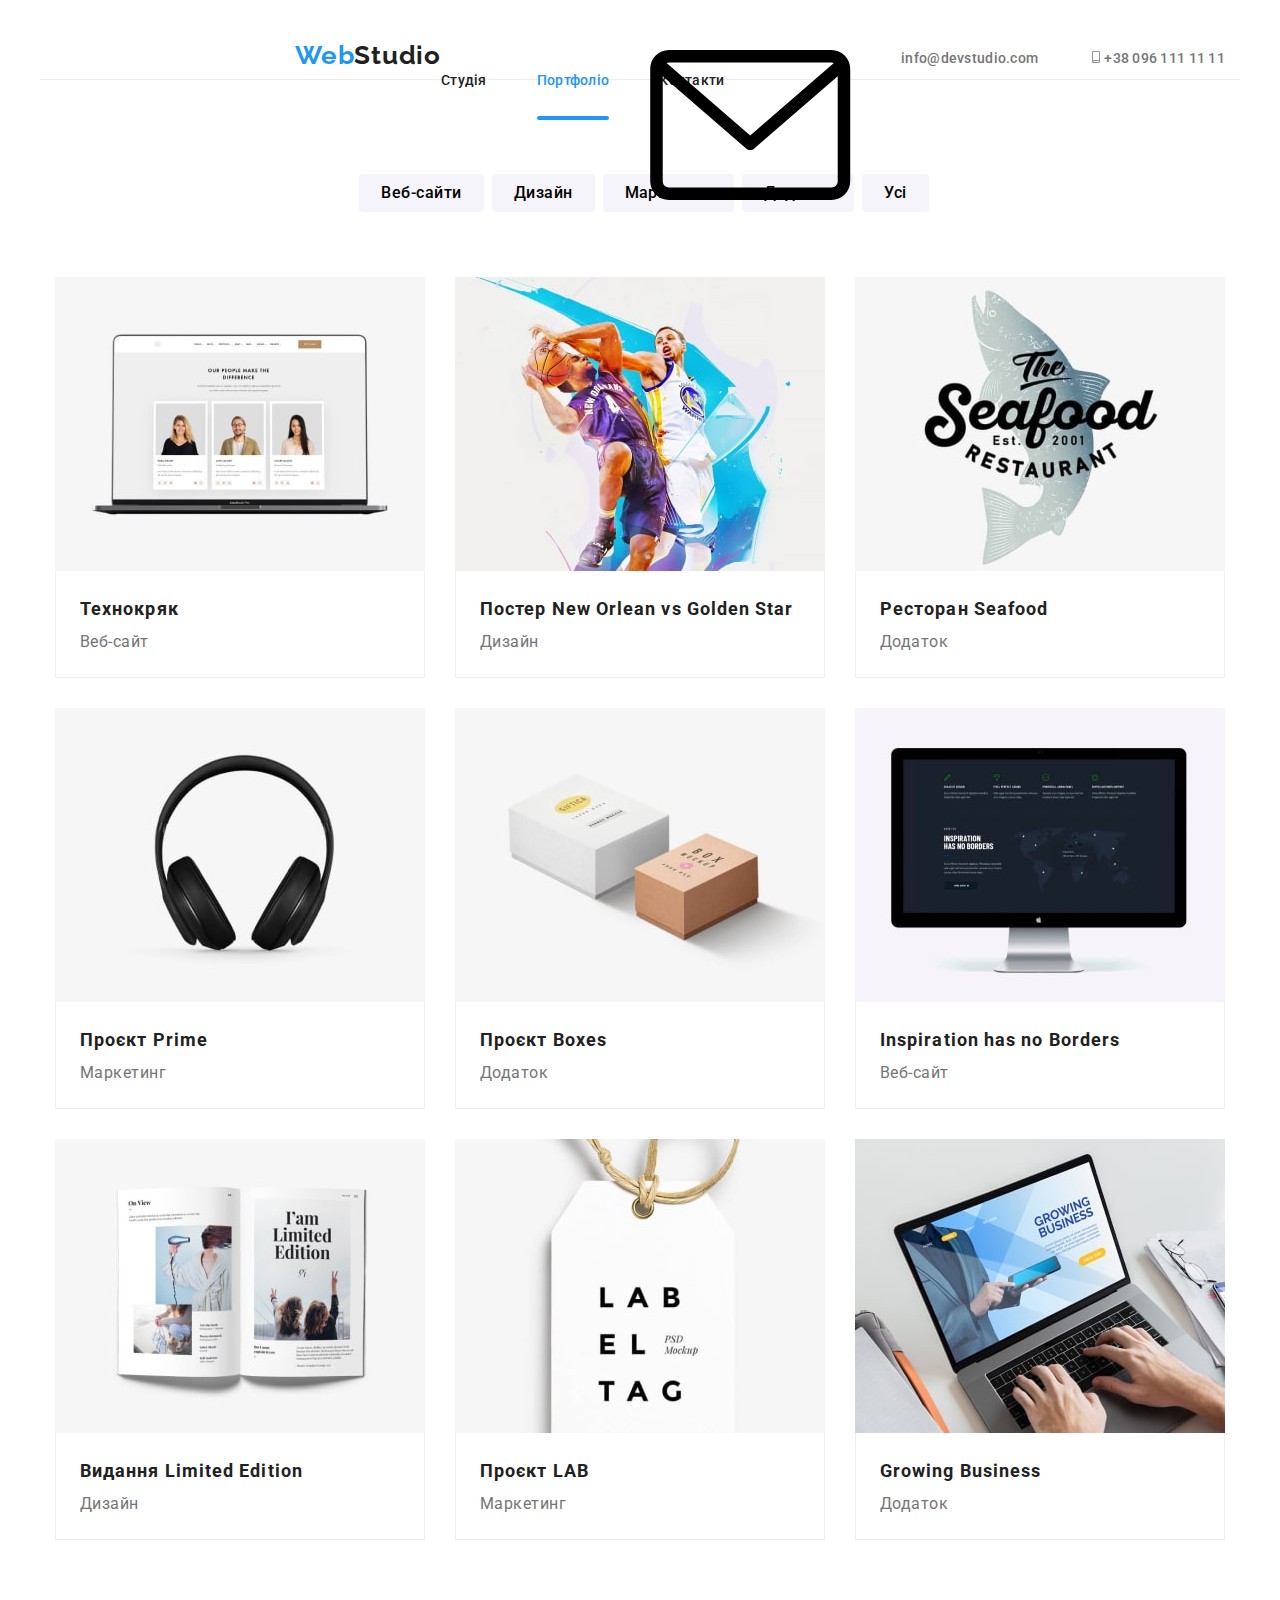
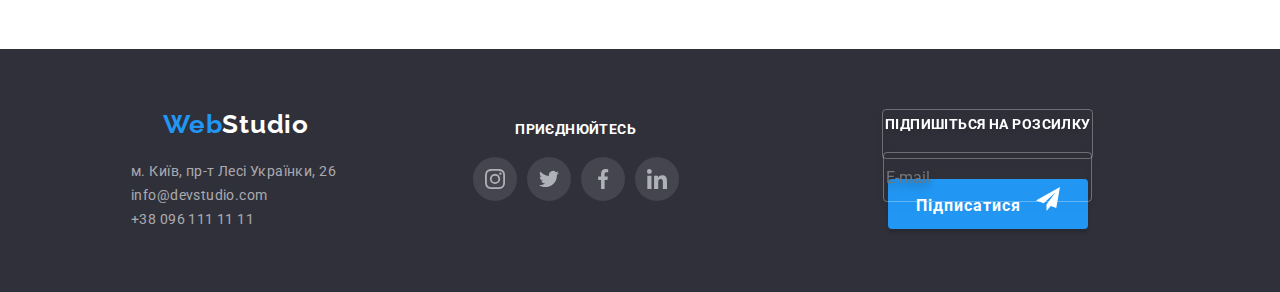
==== portfolio.html @ e7481c09 "do hw8" ====
<!DOCTYPE html>
<html lang="uk">

<head>
  <meta charset="UTF-8" />
  <meta http-equiv="X-UA-Compatible" content="IE=edge" />
  <meta name="viewport" content="width=device-width, initial-scale=1.0" />
  <title>Portfolio</title>
  <link rel="preconnect" href="https://fonts.googleapis.com">
  <link rel="preconnect" href="https://fonts.gstatic.com" crossorigin>
  <link href="https://fonts.googleapis.com/css2?family=Raleway:wght@700&family=Roboto:wght@400;500;700;900&display=swap"
    rel="stylesheet">
  <link rel="stylesheet"
    href="https://cdnjs.cloudflare.com/ajax/libs/modern-normalize/1.0.0/modern-normalize.min.css" />
  <link rel="stylesheet" href="./css/main.min.css" />
  <link rel="stylesheet" href="./css/styles.css">

</head>

<body>

  <!--Header-->
  <header class="page-header">
    <div class="container header">
      <nav class="navigation">
        <a href="./index.html" class="logo-link logo-link--header-margin"><span lang="en">Web<span
              class="logo-link__studio logo-link__studio--header-color">Studio</span></span></a>
        <ul class="navigation__list list">
          <li class="navigation__item">
            <a href="./index.html" class="navigation__link link ">Студія</a>
          </li>
          <li class="navigation__item">
            <a href="./portfolio.html" class="navigation__link navigation__link--active link">Портфоліо</a>
          </li>
          <li class="navigation__item">
            <a href="#contacts" class="navigation__link link">Контакти</a>
          </li>
        </ul>
      </nav>
      <ul class="contact list">
        <li class="contact__item">
          <a href="mailto:info@devstudio.com" class="link contact__mail">
            <div class="logo-cont">
              <svg class="envelope-svg">
                <use href="./images/icons.svg#icon-envelope">
                </use>
              </svg>
            </div>
            info@devstudio.com
          </a>
        </li>
        <li class="contact__item">
          <a href="tel:+380961111111" class="link contact__tell">
            <div class="logo-cont">
              <svg class="phone-svg">
                <use href="./images/icons.svg#icon-phone">
                </use>
              </svg>
            </div>
            +38 096 111 11 11
          </a>
        </li>
      </ul>
    </div>
  </header>

  <main>
    <!--Section Portfolio Works-->
    <section class="section">
      <div class="container">
        <h1 lang="en" class="visually-hidden">Portfolio</h1>
        <ul class="sort list">
          <li><button class="sort__button" type="button">Веб-сайти</button></li>
          <li><button class="sort__button" type="button">Дизайн</button></li>
          <li><button class="sort__button" type="button">Маркетинг</button></li>
          <li><button class="sort__button" type="button">Додатки</button></li>
          <li><button class="sort__button" type="button">Усі</button></li>
        </ul>


        <ul class="portfolio list">
          <li class="portfolio__item">
            <a href="" class="portfolio__work">
              <div class="portfolio__box">
                <img src="./images/portfolio/Technocrack.jpg" alt="Ноутбук із відкритим додатком Технокряк"
                  class="portfolio__img" width="370">
                <p class="portfolio__hover portfolio__hover--overlay">Ресурс пропонує комплексні пропозиції з різним
                  рівнем
                  функціоналу та
                  сервісів. Все це дозволить відвідувачу отримати вичерпні відомості про компанію чи приватну особу.</p>
              </div>
              <div class="frame">
                <h2 class="portfolio__name">Технокряк</h2>
                <p class="portfolio__type">Веб-сайт</p>
              </div>
            </a>
          </li>

          <li class="portfolio__item">
            <a href="" class="portfolio__work">
              <div class="portfolio__box">
                <img src="./images/portfolio/basketball_poster.jpg" class="portfolio__img"
                  alt="Постер New Orlean vs Golden Star" width="370">
                <p class="portfolio__hover portfolio__hover--overlay">Ресурс пропонує комплексні пропозиції з різним
                  рівнем
                  функціоналу та
                  сервісів. Все це дозволить відвідувачу отримати вичерпні відомості про компанію чи приватну особу.</p>
              </div>
              <div class="frame">
                <h2 class="portfolio__name">Постер <span lang="en">New Orlean vs Golden Star</span></h2>
                <p class="portfolio__type">Дизайн</p>
              </div>
            </a>
          </li>

          <li class="portfolio__item">
            <a href="" class="portfolio__work">
              <div class="portfolio__box">
                <img src="./images/portfolio/seafood.jpg" class="portfolio__img" alt="logo Ресторан Seafood"
                  width="370">
                <p class="portfolio__hover portfolio__hover--overlay">Ресурс пропонує комплексні пропозиції з різним
                  рівнем
                  функціоналу та
                  сервісів. Все це дозволить відвідувачу отримати вичерпні відомості про компанію чи приватну особу.</p>
              </div>
              <div class="frame">
                <h2 class="portfolio__name">Ресторан <span lang="en">Seafood</span></h2>
                <p class="portfolio__type">Додаток</p>
              </div>
            </a>
          </li>

          <li class="portfolio__item">
            <a href="" class="portfolio__work">
              <div class="portfolio__box">
                <img src="./images/portfolio/project_prime.jpg" class="portfolio__img" alt="headphone" width="370">
                <p class="portfolio__hover portfolio__hover--overlay">Ресурс пропонує комплексні пропозиції з різним
                  рівнем
                  функціоналу та
                  сервісів. Все це дозволить відвідувачу отримати вичерпні відомості про компанію чи приватну особу.</p>
              </div>
              <div class="frame">
                <h2 class="portfolio__name">Проєкт <span lang="en">Prime</span></h2>
                <p class="portfolio__type">Маркетинг</p>
              </div>
            </a>
          </li>

          <li class="portfolio__item">
            <a href="" class="portfolio__work">
              <div class="portfolio__box">
                <img src="./images/portfolio/boxes.jpg" class="portfolio__img" alt="2 boxes" width="370">
                <p class="portfolio__hover portfolio__hover--overlay">Ресурс пропонує комплексні пропозиції з різним
                  рівнем
                  функціоналу та
                  сервісів. Все це дозволить відвідувачу отримати вичерпні відомості про компанію чи приватну особу.</p>
              </div>
              <div class="frame">
                <h2 class="portfolio__name">Проєкт <span lang="en">Boxes</span></h2>
                <p class="portfolio__type">Додаток</p>
              </div>
            </a>
          </li>

          <li class="portfolio__item">
            <a href="" class="portfolio__work">
              <div class="portfolio__box">
                <img src="./images/portfolio/web_inspiration.jpg" class="portfolio__img" alt="computer monitor"
                  width="370">
                <p class="portfolio__hover portfolio__hover--overlay">Ресурс пропонує комплексні пропозиції з різним
                  рівнем
                  функціоналу та
                  сервісів. Все це дозволить відвідувачу отримати вичерпні відомості про компанію чи приватну особу.</p>
              </div>
              <div class="frame">
                <h2 class="portfolio__name"><span lang="en">Inspiration has no Borders</span></h2>
                <p class="portfolio__type">Веб-сайт</p>
              </div>
            </a>
          </li>

          <li class="portfolio__item">
            <a href="" class="portfolio__work">
              <div class="portfolio__box">
                <img src="./images/portfolio/limited_edition.jpg" class="portfolio__img" alt="opened book" width="370">
                <p class="portfolio__hover portfolio__hover--overlay">Ресурс пропонує комплексні пропозиції з різним
                  рівнем
                  функціоналу та
                  сервісів. Все це дозволить відвідувачу отримати вичерпні відомості про компанію чи приватну особу.</p>
              </div>
              <div class="frame">
                <h2 class="portfolio__name">Видання <span lang="en">Limited Edition</span></h2>
                <p class="portfolio__type">Дизайн</p>
              </div>
            </a>
          </li>

          <li class="portfolio__item">
            <a href="" class="portfolio__work">
              <div class="portfolio__box">
                <img src="./images/portfolio/LAB.jpg" class="portfolio__img" alt="tag" width="370">
                <p class="portfolio__hover portfolio__hover--overlay">Ресурс пропонує комплексні пропозиції з різним
                  рівнем
                  функціоналу та
                  сервісів. Все це дозволить відвідувачу отримати вичерпні відомості про компанію чи приватну особу.</p>
              </div>
              <div class="frame">
                <h2 class="portfolio__name">Проєкт <span lang="en">LAB</span></h2>
                <p class="portfolio__type">Маркетинг</p>
              </div>
            </a>
          </li>

          <li class="portfolio__item">
            <a href="" class="portfolio__work">
              <div class="portfolio__box">
                <img src="./images/portfolio/growing_business.jpg" class="portfolio__img" alt="man working in computer"
                  width="370">
                <p class="portfolio__hover portfolio__hover--overlay">Ресурс пропонує комплексні пропозиції з різним
                  рівнем
                  функціоналу та
                  сервісів. Все це дозволить відвідувачу отримати вичерпні відомості про компанію чи приватну особу.</p>
              </div>
              <div class="frame">
                <h2 class="portfolio__name"><span lang="en">Growing Business</span></h2>
                <p class="portfolio__type">Додаток</p>
              </div>
            </a>
          </li>

        </ul>
      </div>
    </section>
  </main>

  <!--Footer-->
  <footer class="footer">
    <div class="container footer-cont">
      <h2 class="visually-hidden" id="#contacts">
        Контакти
      </h2>
      <address class="address">
        <ul class="address__contact list">
          <li class="address__item">
            <a href="./index.html" class="logo-link logo-link--footer"><span lang="en">Web<span
                  class="logo-link__studio logo-link__studio--footer-color">Studio</span></span></a>
          </li>
          <li class="address__item">
            <p class="address__place">м. Київ, пр-т Лесі Українки, 26</p>
          </li>
          <li class="address__item">
            <a href="mailto:info@devstudio.com" class="address__mail">info@devstudio.com</a>
          </li>
          <li class="address__item">
            <a href="tel:+380961111111" class="address__tell">+38 096 111 11 11</a>
          </li>
        </ul>
      </address>

      <div class="connect">
        <p class="connect__label">Приєднюйтесь</p>
        <ul class="social list">
          <li class="social__item">
            <a href="https://www.instagram.com/" class="social__link">
              <svg class="social__svg">
                <use href="./images/icons.svg#icon-instagram"></use>
              </svg>
            </a>
          </li>
          <li class="social__item">
            <a href="https://twitter.com/" class="social__link">
              <svg class="social__svg">
                <use href="./images/icons.svg#icon-twitter"></use>
              </svg>
            </a>
          </li>
          <li class="social__item">
            <a href="https://www.facebook.com/" class="social__link">
              <svg class="social__svg">
                <use href="./images/icons.svg#icon-facebook"></use>
              </svg>
            </a>
          </li>
          <li class="social__item">
            <a href="https://www.linkedin.com/" class="social__link">
              <svg class="social__svg">
                <use href="./images/icons.svg#icon-linkedin"></use>
              </svg>
            </a>
          </li>
        </ul>
      </div>

      <div class="subs">
        <form name="subscribe-form" autocomplete="on" novalidate class="subscribe">
          <label class="subscribe__input">
            <span class="subscribe__text">Підпишіться на розсилку</span>
            <input type="email" name="email" placeholder="E-mail" class="subscribe__input" />
          </label>
          <button type="submit" class="btn">Підписатися
            <svg class="btn__icon">
              <use href="./images/icons.svg#send">
              </use>
            </svg>
          </button>
        </form>
      </div>
    </div>
  </footer>
</body>

</html>
---- css/main.min.css ----
html{-webkit-box-sizing:border-box;box-sizing:border-box}*,*::before,*::after{-webkit-box-sizing:inherit;box-sizing:inherit}body,html{margin:0;height:100%}h1,h2,h3,h4,h5,h6,p,ul,li{margin:0;padding:0}img li a ul label input{display:block;width:100%;height:auto}body{font-family:"Roboto",sans-serif;color:#212121;font-style:normal;margin:0 auto}.list{list-style:none;padding:0;margin:0}.visually-hidden{overflow:hidden;position:absolute;white-space:nowrap;clip:rect(0 0 0 0);-webkit-clip-path:inset(50%);clip-path:inset(50%);height:1px;width:1px}.link:hover,.link:focus{color:#2196f3}.container{display:block;margin:0 auto;padding-left:15px;padding-right:15px;max-width:480px}@media screen and (min-width: 768px){.container{max-width:768px}}@media screen and (min-width: 1200px){.container{max-width:1200px}}.section{padding-top:60px;padding-bottom:60px;margin:0 auto}@media screen and (min-width: 1200px){.section{padding-top:94px;padding-bottom:94px}}.block-head{font-weight:700;font-size:36px;line-height:1.17;text-align:center;letter-spacing:.03em;margin-bottom:50px}.is-hidden{opacity:0;visibility:hidden;pointer-events:none}.backdrop{position:fixed;top:0;left:0;width:100%;height:100vh;background:rgba(0,0,0,.5);visibility:visible;-webkit-transition:opacity 1000ms cubic-bezier(0.4, 0, 0.2, 1),visibility 1000ms cubic-bezier(0.4, 0, 0.2, 1);transition:opacity 1000ms cubic-bezier(0.4, 0, 0.2, 1),visibility 1000ms cubic-bezier(0.4, 0, 0.2, 1)}.modal{width:530px;height:580px;position:absolute;top:50%;left:50%;-webkit-transform:translate(-50%, -50%) scale(1);transform:translate(-50%, -50%) scale(1);background:#fff;-webkit-box-shadow:0px 1px 3px rgba(0,0,0,.12),0px 1px 1px rgba(0,0,0,.14),0px 2px 1px rgba(0,0,0,.2);box-shadow:0px 1px 3px rgba(0,0,0,.12),0px 1px 1px rgba(0,0,0,.14),0px 2px 1px rgba(0,0,0,.2);border-radius:4px;-webkit-transition:-webkit-transform 1000ms cubic-bezier(0.215, 0.61, 0.355, 1);transition:-webkit-transform 1000ms cubic-bezier(0.215, 0.61, 0.355, 1);transition:transform 1000ms cubic-bezier(0.215, 0.61, 0.355, 1);transition:transform 1000ms cubic-bezier(0.215, 0.61, 0.355, 1), -webkit-transform 1000ms cubic-bezier(0.215, 0.61, 0.355, 1)}.backdrop.is-hidden .modal{-webkit-transform:scale(0.1);transform:scale(0.1)}.close-button{position:absolute;right:10px;top:10px;border:1px solid rgba(0,0,0,.1);background-color:#fff;width:30px;height:30px;border-radius:50%;cursor:pointer}.close-button:hover svg,.close-button:focus svg{fill:var(--link-color);-webkit-transition:fill 250ms cubic-bezier(0.4, 0, 0.2, 1);transition:fill 250ms cubic-bezier(0.4, 0, 0.2, 1)}.modal-close{width:11px;height:11px}.backdrop.is-hidden .modal{-webkit-transform:scale(0.1);transform:scale(0.1)}.no-scroll{overflow:hidden}.page-header{display:-webkit-box;display:-ms-flexbox;display:flex;-webkit-box-orient:horizontal;-webkit-box-direction:normal;-ms-flex-direction:row;flex-direction:row;-webkit-box-align:center;-ms-flex-align:center;align-items:center;border-bottom:solid 1px #ececec;height:auto;position:relative;max-width:1200px;margin:0 auto;min-height:60px}@media screen and (min-width: 768px){.page-header{min-height:80px}}.open-mobile-nav__svg{width:40px;height:40px}.open-mobile-nav{display:-webkit-box;display:-ms-flexbox;display:flex;background-color:#fff;border:none;width:40px;height:40px;padding:0;position:absolute;right:15px;top:15px}@media screen and (min-width: 768px){.open-mobile-nav{display:none}}.mobile-nav-modal{width:100%;max-width:450px;height:100%;position:absolute;top:50%;left:50%;-webkit-transform:translate(-50%, -50%) scale(1);transform:translate(-50%, -50%) scale(1);background:#fff;-webkit-box-shadow:0px 1px 3px rgba(0,0,0,.12),0px 1px 1px rgba(0,0,0,.14),0px 2px 1px rgba(0,0,0,.2);box-shadow:0px 1px 3px rgba(0,0,0,.12),0px 1px 1px rgba(0,0,0,.14),0px 2px 1px rgba(0,0,0,.2);border-radius:4px;-webkit-transition:-webkit-transform 1000ms cubic-bezier(0.215, 0.61, 0.355, 1);transition:-webkit-transform 1000ms cubic-bezier(0.215, 0.61, 0.355, 1);transition:transform 1000ms cubic-bezier(0.215, 0.61, 0.355, 1);transition:transform 1000ms cubic-bezier(0.215, 0.61, 0.355, 1), -webkit-transform 1000ms cubic-bezier(0.215, 0.61, 0.355, 1);padding:55px 48px}.close-mobile-nav{position:absolute;right:15px;top:15px;width:30px;height:30px;border-radius:50%;cursor:pointer;border:none;background-color:#fff}.close-mobile-nav:hover svg,.close-mobile-nav:focus svg{fill:#2196f3;-webkit-transition:fill 250ms cubic-bezier(0.4, 0, 0.2, 1);transition:fill 250ms cubic-bezier(0.4, 0, 0.2, 1)}.modal-close{width:11px;height:11px}.mobile-navigation{display:block}.mobile-navigation__list{display:-webkit-box;display:-ms-flexbox;display:flex;-webkit-box-orient:vertical;-webkit-box-direction:normal;-ms-flex-direction:column;flex-direction:column}.mobile-navigation__item:not(last-child){margin-bottom:45px}.mobile-navigation__link{display:block;font-weight:500;font-size:40px;line-height:1.3;letter-spacing:.02em;color:#212121}.mobile-navigation__link--active{color:#2196f3}.mobile-contact{display:block;-webkit-box-orient:vertical;-webkit-box-direction:normal;-ms-flex-direction:column;flex-direction:column;margin-top:34px}.mobile-contact__item:not(last-child){margin-bottom:40px}.mobile-contact__tell,.mobile-contact__mail{font-weight:500;font-size:24px;line-height:1.15;letter-spacing:.02em;color:#757575;padding:32px 0}.header-social{display:-webkit-box;display:-ms-flexbox;display:flex;-webkit-box-orient:horizontal;-webkit-box-direction:normal;-ms-flex-direction:row;flex-direction:row;-ms-flex-pack:distribute;justify-content:space-around}.header-social__link{color:#2196f3}.pipeline{color:rgba(33,33,33,.2)}.navigation{display:none}@media screen and (min-width: 768px){.navigation{display:contents;display:-webkit-box;display:-ms-flexbox;display:flex;position:absolute;left:255px}}.contact{display:none}@media screen and (min-width: 768px){.contact{display:-webkit-box;display:-ms-flexbox;display:flex;vertical-align:middle}}@media screen and (min-width: 768px){.contact{display:contents;display:-webkit-box;display:-ms-flexbox;display:flex;-webkit-box-orient:vertical;-webkit-box-direction:normal;-ms-flex-direction:column;flex-direction:column;vertical-align:middle;position:absolute;right:15px}}@media screen and (min-width: 1200px){.contact{-webkit-box-orient:horizontal;-webkit-box-direction:normal;-ms-flex-direction:row;flex-direction:row}}.contact__item{display:block}.contact__item:not(:last-child){margin-right:50px}.logo-cont{height:12px;-webkit-box-pack:center;-ms-flex-pack:center;justify-content:center}.contact__mail,.contact__tell{font-weight:500;font-size:14px;line-height:1.15;letter-spacing:.02em;color:#757575;display:-webkit-box;display:-ms-flexbox;display:flex;margin-top:10px}.navigation__list{display:-webkit-box;display:-ms-flexbox;display:flex;-webkit-box-orient:horizontal;-webkit-box-direction:normal;-ms-flex-direction:row;flex-direction:row;-webkit-box-align:center;-ms-flex-align:center;align-items:center}.navigation__link{display:block;font-weight:500;font-size:14px;line-height:1.15;letter-spacing:.02em;color:#212121;padding:32px 0;position:relative}.navigation__link--active{color:#2196f3}.navigation__link--active::after{content:"";display:block;width:100%;height:4px;background-color:#2196f3;border-radius:2px;position:absolute;bottom:0px}.navigation__item:not(:last-child){margin-right:50px}.logo-link__studio{color:#212121}.contact{display:none}@media screen and (min-width: 768px){.contact{display:-webkit-box;display:-ms-flexbox;display:flex;vertical-align:middle}}.mail-svg,.phone-svg{width:16px;height:12px;-webkit-box-pack:baseline;-ms-flex-pack:baseline;justify-content:baseline;fill:currentColor}.logo-link{font-family:"Raleway",sans-serif;font-style:normal;font-weight:700;font-size:26px;line-height:1.2;color:#2196f3;letter-spacing:.03em;text-decoration:none}.logo-link--header{display:block;position:absolute;top:15px;left:20px}@media screen and (min-width: 768px){.logo-link--header{top:20px}}.logo-link__studio--header-color{color:#212121}.logo-link__studio--footer-color{color:#fff}.logo-link--footer{display:-webkit-box;display:-ms-flexbox;display:flex;-webkit-box-align:baseline;-ms-flex-align:baseline;align-items:baseline;margin-bottom:20px}.social{display:-webkit-box;display:-ms-flexbox;display:flex;-webkit-box-orient:horizontal;-webkit-box-direction:normal;-ms-flex-direction:row;flex-direction:row;gap:10;-webkit-box-pack:center;-ms-flex-pack:center;justify-content:center}.social__link>svg{fill:#afb1b8;-webkit-transition-property:fill;transition-property:fill;-webkit-transition-duration:250ms;transition-duration:250ms;-webkit-transition-timing-function:cubic-bezier(0.4, 0, 0.2, 1);transition-timing-function:cubic-bezier(0.4, 0, 0.2, 1)}.social__link:hover>svg,.social__link:focus>svg{fill:#fff}.social__link{display:-webkit-box;display:-ms-flexbox;display:flex;-webkit-box-align:center;-ms-flex-align:center;align-items:center;-webkit-box-pack:center;-ms-flex-pack:center;justify-content:center;width:44px;height:44px;border-radius:50%;background:rgba(255,255,255,0);-webkit-transition-property:background-color;transition-property:background-color;-webkit-transition-duration:250ms;transition-duration:250ms;-webkit-transition-timing-function:cubic-bezier(0.4, 0, 0.2, 1);transition-timing-function:cubic-bezier(0.4, 0, 0.2, 1)}.social__link:hover,.social__link:focus{background-color:#2196f3}.link{text-decoration:none;-webkit-transition-property:color;transition-property:color;-webkit-transition-duration:250ms;transition-duration:250ms;-webkit-transition-timing-function:cubic-bezier(0.4, 0, 0.2, 1);transition-timing-function:cubic-bezier(0.4, 0, 0.2, 1)}.link :hover,.link :focus{color:#2196f3}.hero{min-width:480px;height:auto;padding:200px 0;background-repeat:no-repeat;background-position:center;background-size:cover;background-color:#c4c4c4;background-image:-webkit-gradient(linear, left top, left bottom, from(rgba(47, 48, 58, 0.4)), to(rgba(47, 48, 58, 0.4))),url(/images/hero/hero_mobile_x1.jpg);background-image:linear-gradient(rgba(47, 48, 58, 0.4), rgba(47, 48, 58, 0.4)),url(/images/hero/hero_mobile_x1.jpg)}@media screen and (min-width: 768px){.hero{min-width:768px;background-image:-webkit-gradient(linear, left top, left bottom, from(rgba(47, 48, 58, 0.4)), to(rgba(47, 48, 58, 0.4))),url(/images/hero/hero_tablet_x1.jpg);background-image:linear-gradient(rgba(47, 48, 58, 0.4), rgba(47, 48, 58, 0.4)),url(/images/hero/hero_tablet_x1.jpg)}}@media screen and (min-width: 1200px){.hero{min-width:768px;background-image:-webkit-gradient(linear, left top, left bottom, from(rgba(47, 48, 58, 0.4)), to(rgba(47, 48, 58, 0.4))),url(/images/hero/hero_desktop_x1.jpg);background-image:linear-gradient(rgba(47, 48, 58, 0.4), rgba(47, 48, 58, 0.4)),url(/images/hero/hero_desktop_x1.jpg)}}.hero__title{display:block;max-width:360px;margin:0 auto;font-weight:900;font-size:26px;line-height:1.62;text-align:center;letter-spacing:.06em;text-transform:uppercase;color:#fff;margin-bottom:30px}@media screen and (min-width: 1200px){.hero__title{max-width:730px;font-size:44px;line-height:1.35}}.hero__button{display:block;font-weight:700;font-size:16px;line-height:1.35;font-family:inherit;letter-spacing:.06em;background-color:#2196f3;color:#fff;cursor:pointer;width:216px;height:50px;border-radius:4px;border:1px rgba(0,0,0,0);margin:0 auto;-webkit-transition-property:background-color;transition-property:background-color;-webkit-transition-duration:250ms;transition-duration:250ms;-webkit-transition-timing-function:cubic-bezier(0.4, 0, 0.2, 1);transition-timing-function:cubic-bezier(0.4, 0, 0.2, 1)}.hero__button:focus,.hero__button:hover{background-color:#188ce8}.advantage{-webkit-box-orient:vertical;-webkit-box-direction:normal;-ms-flex-direction:column;flex-direction:column;-webkit-box-pack:center;-ms-flex-pack:center;justify-content:center;-webkit-box-align:start;-ms-flex-align:start;align-items:flex-start;margin:0 auto}@media screen and (min-width: 768px){.advantage{display:-webkit-box;display:-ms-flexbox;display:flex;-ms-flex-wrap:wrap;flex-wrap:wrap;gap:20px;-webkit-box-orient:horizontal;-webkit-box-direction:normal;-ms-flex-direction:row;flex-direction:row}}.advantage__bloc{display:-webkit-box;display:-ms-flexbox;display:flex;-webkit-box-pack:center;-ms-flex-pack:center;justify-content:center;-webkit-box-align:center;-ms-flex-align:center;align-items:center;width:450px;height:120px;margin-bottom:30px;background:#f5f4fa;border-radius:4px}@media screen and (min-width: 768px){.advantage__bloc{width:354px}}@media screen and (min-width: 1200px){.advantage__bloc{max-width:270px;margin-bottom:30px}}.advantage__svg{width:70px;height:70px;fill:#212121,#afb1b8}.advantage__name{text-align:center;color:var(--text-color);text-transform:uppercase;font-weight:700;font-size:14px;line-height:1.14;letter-spacing:.03em;margin-bottom:10px}.advantage__description{font-weight:400;width:450px;font-size:14px;line-height:1.71;letter-spacing:.03em;color:#757575;margin-bottom:30px}@media screen and (min-width: 768px){.advantage__description{max-width:354px}}@media screen and (min-width: 1200px){.advantage__description{max-width:270px}}.we-do{display:none}@media screen and (min-width: 1200px){.we-do{display:contents}}.we-do__list{display:-webkit-box;display:-ms-flexbox;display:flex;-webkit-box-orient:horizontal;-webkit-box-direction:normal;-ms-flex-direction:row;flex-direction:row;-webkit-box-pack:center;-ms-flex-pack:center;justify-content:center}.we-do__item:nth-child(n+2){margin-left:30px}.we-do__item{display:block}.we-do__img{display:block}.we-do__description{display:block;color:#fff;text-transform:uppercase;padding:27px 0;text-align:center;background:rgba(47,48,58,.8);position:absolute;bottom:0;width:100%;font-weight:700;font-size:17px}.we-do__thumb{position:relative}.team-sect{background-color:#f5f4fa}.team{display:-webkit-box;display:-ms-flexbox;display:flex;-webkit-box-orient:vertical;-webkit-box-direction:normal;-ms-flex-direction:column;flex-direction:column;-webkit-box-pack:center;-ms-flex-pack:center;justify-content:center;-webkit-box-align:center;-ms-flex-align:center;align-items:center;gap:30px}@media screen and (min-width: 768px){.team{display:-webkit-box;display:-ms-flexbox;display:flex;-webkit-box-orient:horizontal;-webkit-box-direction:normal;-ms-flex-direction:row;flex-direction:row;-ms-flex-wrap:wrap;flex-wrap:wrap}}.team__item{display:block}.employee{background-color:#fff;-webkit-box-shadow:0px 1px 3px rgba(0,0,0,.12),0px 1px 1px rgba(0,0,0,.14),0px 2px 1px rgba(0,0,0,.2);box-shadow:0px 1px 3px rgba(0,0,0,.12),0px 1px 1px rgba(0,0,0,.14),0px 2px 1px rgba(0,0,0,.2);border-radius:0px 0px 4px 4px;width:450px}@media screen and (min-width: 768px){.employee{width:354px}}@media screen and (min-width: 1200px){.employee{width:270px}}.employee__img{width:450px;height:auto}@media screen and (min-width: 768px){.employee__img{width:354px}}@media screen and (min-width: 1200px){.employee__img{width:270px}}.employee__name{padding-top:30px;font-weight:500;font-size:16px;line-height:1.19;letter-spacing:.03em;margin-bottom:10px;text-align:center}.employee__position-on-team{font-weight:400;font-size:16px;line-height:1.19;letter-spacing:.03em;color:#757575;text-align:center;margin-bottom:16px}.modal-call{width:calc(100vw - 30px);max-width:450px;min-height:610px;position:absolute;top:50%;left:50%;-webkit-transform:translate(-50%, -50%) scale(1);transform:translate(-50%, -50%) scale(1);background:#fff;-webkit-box-shadow:0px 1px 3px rgba(0,0,0,.12),0px 1px 1px rgba(0,0,0,.14),0px 2px 1px rgba(0,0,0,.2);box-shadow:0px 1px 3px rgba(0,0,0,.12),0px 1px 1px rgba(0,0,0,.14),0px 2px 1px rgba(0,0,0,.2);border-radius:4px;-webkit-transition:-webkit-transform 1000ms cubic-bezier(0.215, 0.61, 0.355, 1);transition:-webkit-transform 1000ms cubic-bezier(0.215, 0.61, 0.355, 1);transition:transform 1000ms cubic-bezier(0.215, 0.61, 0.355, 1);transition:transform 1000ms cubic-bezier(0.215, 0.61, 0.355, 1), -webkit-transform 1000ms cubic-bezier(0.215, 0.61, 0.355, 1)}@media screen and (min-width: 1200px){.modal-call{max-width:528px;max-height:581px}}.backdrop.is-hidden .modal{-webkit-transform:scale(0.1);transform:scale(0.1)}.close-button{position:absolute;right:10px;top:10px;border:1px solid rgba(0,0,0,.1);background-color:#fff;width:30px;height:30px;border-radius:50%;cursor:pointer}.close-button:hover svg,.close-button:focus svg{fill:var(--link-color);-webkit-transition:fill 250ms cubic-bezier(0.4, 0, 0.2, 1);transition:fill 250ms cubic-bezier(0.4, 0, 0.2, 1)}.modal-close{width:11px;height:11px}.is-hidden{opacity:0;visibility:hidden;pointer-events:none}.backdrop.is-hidden .modal{-webkit-transform:scale(0.1);transform:scale(0.1)}.no-scroll{overflow:hidden}.order-service{display:-webkit-box;display:-ms-flexbox;display:flex;-webkit-box-orient:vertical;-webkit-box-direction:normal;-ms-flex-direction:column;flex-direction:column;padding:40px}.order-service p{font-weight:700;font-size:20px;line-height:1.15;text-align:center;letter-spacing:.03em;color:var(--main-color);margin-bottom:12px}.client-label{display:block;font-weight:400;font-size:12px;line-height:1.17;letter-spacing:.01em;color:var(--contact-color);margin-bottom:10px;position:relative}.input-icon{width:18px;height:18px;fill:var(--main-color);position:absolute;top:50%;left:12px}.client-input{display:block;width:100%;height:40px;margin-top:4px;padding:12px 12px 12px 36px}.client-input:focus,.input-subscribe:focus,.client-text-area:focus{border-color:var(--link-color);-webkit-transition:border-color 250ms cubic-bezier(0.4, 0, 0.2, 1);transition:border-color 250ms cubic-bezier(0.4, 0, 0.2, 1)}.client-input:focus+.input-icon{fill:var(--link-color);-webkit-transition:fill 250ms cubic-bezier(0.4, 0, 0.2, 1);transition:fill 250ms cubic-bezier(0.4, 0, 0.2, 1)}.client-text-area{display:block;width:100%;height:120px;padding:12px;margin-top:4px;resize:none}.client-input,.input-subscribe,.client-text-area{outline:none;border:1px solid rgba(33,33,33,.2);border-radius:4px}.check-box-agreement{width:16px;height:15px;border:2px solid var(--secondary-text-color);border-radius:2px}.agreement{margin:0 auto;margin-top:20px}.terms-agreement{font-weight:400;font-size:14px;line-height:1.7;letter-spacing:.03em;color:var(--link-color);-webkit-text-decoration-line:underline;text-decoration-line:underline;margin-left:3px}* .conditions{margin-top:12px;margin-left:5px;text-align:center;font-weight:400;font-size:14px;line-height:1.7px;letter-spacing:.03em;color:var(--description-color);-webkit-user-select:none;-moz-user-select:none;-ms-user-select:none;user-select:none}.send-btn{display:-webkit-box;display:-ms-flexbox;display:flex;width:200px;height:50px;margin-top:30px;-webkit-box-align:center;-ms-flex-align:center;align-items:center;-ms-flex-item-align:center;align-self:center;-webkit-box-pack:center;-ms-flex-pack:center;justify-content:center;background:var(--link-color);-webkit-box-shadow:0px 4px 4px rgba(0,0,0,.15);box-shadow:0px 4px 4px rgba(0,0,0,.15);border-radius:4px;border:none;color:var(--footer-color);font-weight:700;font-size:16px;line-height:1.8;letter-spacing:.06em}.send-btn:hover,.send-btn:focus{background-color:var(--btn-hover-color);-webkit-transition:background-color 250ms cubic-bezier(0.4, 0, 0.2, 1);transition:background-color 250ms cubic-bezier(0.4, 0, 0.2, 1)}.order-service .applybox{position:relative;display:-webkit-box;display:-ms-flexbox;display:flex;-webkit-box-pack:center;-ms-flex-pack:center;justify-content:center;margin-top:19px}.applybox .check{border:2px solid var(--secondary-text-color)}.apply-link{color:var(--accent-color)}.conditions .check-icon{position:absolute;top:50%;left:21px;width:16px;height:15px;translate:0 -50%;border:2px solid var(--secondary-text-color);border-radius:2px}.footer{background-color:#2f303a;margin:0 auto;padding-top:60px;padding-bottom:60px}@media screen and (min-width: 768px){.footer-cont{display:-webkit-box;display:-ms-flexbox;display:flex;-ms-flex-wrap:wrap;flex-wrap:wrap}}.address{display:block;font-family:"Roboto";font-style:normal;font-weight:400;font-size:14px;line-height:1.714;letter-spacing:.03em;color:#fff;margin:0 auto}@media screen and (min-width: 768px){.address{margin-left:76px}}.address__contact{display:-webkit-box;display:-ms-flexbox;display:flex;-webkit-box-orient:vertical;-webkit-box-direction:normal;-ms-flex-direction:column;flex-direction:column;-webkit-box-pack:center;-ms-flex-pack:center;justify-content:center;-webkit-box-align:center;-ms-flex-align:center;align-items:center}@media screen and (min-width: 1200px){.address__contact{-webkit-box-pack:start;-ms-flex-pack:start;justify-content:start}}.address__item{display:block}.address__place,.address__mail,.address__tell{display:-webkit-box;display:-ms-flexbox;display:flex;font-family:"Roboto";font-style:normal;font-weight:400;font-size:14px;line-height:1.714;letter-spacing:.03em;color:rgba(255,255,255,.6);text-decoration:none;width:210px;-webkit-box-pack:center;-ms-flex-pack:center;justify-content:center}@media screen and (min-width: 1200px){.address__place,.address__mail,.address__tell{-webkit-box-pack:start;-ms-flex-pack:start;justify-content:start}}.connect{padding-top:60px}@media screen and (min-width: 768px){.connect{padding:0;margin-right:72px}}.connect__label{text-align:center}.social{margin:0 auto}.subs{display:block;margin:0 auto;padding-top:60px}@media screen and (min-width: 1200px){.subs{padding-top:0}}.subscribe__label{display:block;color:#fff;max-width:450px;margin:0 auto}@media screen and (min-width: 768px){.subscribe__label{width:350px}}.subscribe__input{display:block;max-width:450px;width:100%;height:50px;-ms-flex-line-pack:center;align-content:center;background-color:rgba(0,0,0,0);border:1px solid rgba(255,255,255,.3);-webkit-filter:drop-shadow(0px 4px 4px rgba(0, 0, 0, 0.15));filter:drop-shadow(0px 4px 4px rgba(0, 0, 0, 0.15));border-radius:4px}.subscribe__text{display:block;text-align:center;font-weight:700;font-size:14px;line-height:1.15;letter-spacing:.03em;text-transform:uppercase;color:#fff;margin-top:6px;margin-bottom:20px}.subscribe__label{display:block;color:#fff}.subscribe_form_input p{display:block;-webkit-box-orient:vertical;-webkit-box-direction:normal;-ms-flex-direction:column;flex-direction:column;margin-bottom:23px}.subscribe_form_input{display:block}.btn{width:200px;height:50px;background:#2196f3;-webkit-box-shadow:0px 4px 4px rgba(0,0,0,.15);box-shadow:0px 4px 4px rgba(0,0,0,.15);border-radius:4px;font-weight:700;font-size:16px;line-height:1.88;letter-spacing:.06em;color:#fff;display:block;cursor:pointer;border:none;margin:20px auto 0px auto}.btn:hover,.btn:focus{background-color:#188ce8}.btn__icon{width:24px;height:24px;fill:#fff;margin-left:10px}.connect{display:block}.connect__label{font-style:normal;font-weight:700;font-size:14px;line-height:1,15;letter-spacing:.03em;text-transform:uppercase;color:#fff;margin-bottom:20px;margin-top:12px}.connect__list{display:-webkit-box;display:-ms-flexbox;display:flex;-webkit-box-pack:center;-ms-flex-pack:center;justify-content:center;gap:10px}.social__svg{width:20px;height:20px;fill:#fff}.social__link{display:-webkit-box;display:-ms-flexbox;display:flex;-webkit-box-align:center;-ms-flex-align:center;align-items:center;-webkit-box-pack:center;-ms-flex-pack:center;justify-content:center;width:44px;height:44px;border-radius:50%;background:rgba(255,255,255,.1);-webkit-transition-property:background-color;transition-property:background-color;-webkit-transition-duration:250ms;transition-duration:250ms;-webkit-transition-timing-function:cubic-bezier(0.4, 0, 0.2, 1);transition-timing-function:cubic-bezier(0.4, 0, 0.2, 1)}.social__link:hover,.social__link:focus{background-color:#2196f3}.social__item:not(:last-child){margin-right:10px}.customer__list{display:-webkit-box;display:-ms-flexbox;display:flex;-ms-flex-wrap:wrap;flex-wrap:wrap;-webkit-box-pack:center;-ms-flex-pack:center;justify-content:center;gap:30px}.customer__item{display:block}.customer__link{display:-webkit-box;display:-ms-flexbox;display:flex;-webkit-box-pack:center;-ms-flex-pack:center;justify-content:center;-webkit-box-align:center;-ms-flex-align:center;align-items:center;max-width:210px;height:92px;border-radius:4px;border:1px solid #afb1b8;-webkit-transition-property:border-color;transition-property:border-color;-webkit-transition-duration:250ms;transition-duration:250ms;-webkit-transition-timing-function:cubic-bezier(0.4, 0, 0.2, 1);transition-timing-function:cubic-bezier(0.4, 0, 0.2, 1)}@media screen and (min-width: 768px){.customer__link{width:225px}}@media screen and (min-width: 1200px){.customer__link{width:170px}}.customer__link:hover,.customer__link:focus{border-color:#2196f3}.customer__link:hover>.customer__logo,.customer__link:focus>.customer__logo{fill:#2196f3}.customer__logo{display:block;width:106px;height:60px;fill:#afb1b8}.sort{display:-webkit-box;display:-ms-flexbox;display:flex;-webkit-box-pack:center;-ms-flex-pack:center;justify-content:center;margin-bottom:50px}.sort__button{font-weight:500;font-size:16px;line-height:1.625;font-family:inherit;letter-spacing:.03em;background:#f5f4fa;cursor:pointer;border:none;padding:6px 22px;border-radius:4px;-webkit-transition-property:background-color,color,-webkit-box-shadow;transition-property:background-color,color,-webkit-box-shadow;transition-property:background-color,color,box-shadow;transition-property:background-color,color,box-shadow,-webkit-box-shadow;-webkit-transition-duration:250ms;transition-duration:250ms;-webkit-transition-timing-function:cubic-bezier(0.4, 0, 0.2, 1);transition-timing-function:cubic-bezier(0.4, 0, 0.2, 1)}.sort__button:hover,.sort__button:focus{background-color:#2196f3;color:#fff;-webkit-box-shadow:0px 3px 1px rgba(0,0,0,.1),0px 1px 2px rgba(0,0,0,.08),0px 2px 2px rgba(0,0,0,.12);box-shadow:0px 3px 1px rgba(0,0,0,.1),0px 1px 2px rgba(0,0,0,.08),0px 2px 2px rgba(0,0,0,.12)}.sort__button{margin-left:8px}.portfolio{display:-webkit-box;display:-ms-flexbox;display:flex;-ms-flex-wrap:wrap;flex-wrap:wrap;margin:0 -15px}.portfolio__item{display:-webkit-box;display:-ms-flexbox;display:flex}.portfolio__item:hover .portfolio__hover--overlay{-webkit-transform:translateX(0);transform:translateX(0)}.portfolio__work{display:block;-ms-flex-preferred-size:33.3333333333%;flex-basis:33.3333333333%;margin:15px;list-style:none;text-decoration:none;color:inherit;-webkit-transition-property:background,-webkit-box-shadow;transition-property:background,-webkit-box-shadow;transition-property:background,box-shadow;transition-property:background,box-shadow,-webkit-box-shadow;-webkit-transition-duration:250ms;transition-duration:250ms;-webkit-transition-timing-function:cubic-bezier(0.4, 0, 0.2, 1);transition-timing-function:cubic-bezier(0.4, 0, 0.2, 1)}.portfolio__work:focus,.portfolio__work:hover{background:#fff;-webkit-box-shadow:0px 1px 1px rgba(0,0,0,.12),0px 4px 4px rgba(0,0,0,.06),1px 4px 6px rgba(0,0,0,.16);box-shadow:0px 1px 1px rgba(0,0,0,.12),0px 4px 4px rgba(0,0,0,.06),1px 4px 6px rgba(0,0,0,.16);-webkit-transition:background 250ms cubic-bezier(0.4, 0, 0.2, 1),-webkit-box-shadow 250ms cubic-bezier(0.4, 0, 0.2, 1);transition:background 250ms cubic-bezier(0.4, 0, 0.2, 1),-webkit-box-shadow 250ms cubic-bezier(0.4, 0, 0.2, 1);transition:box-shadow 250ms cubic-bezier(0.4, 0, 0.2, 1),background 250ms cubic-bezier(0.4, 0, 0.2, 1);transition:box-shadow 250ms cubic-bezier(0.4, 0, 0.2, 1),background 250ms cubic-bezier(0.4, 0, 0.2, 1),-webkit-box-shadow 250ms cubic-bezier(0.4, 0, 0.2, 1)}.portfolio__img{display:block}.portfolio__box{position:relative;overflow:hidden}.frame{border-right:solid 1px rgba(238,238,238,.9333333333);border-bottom:solid 1px rgba(238,238,238,.9333333333);border-left:solid 1px rgba(238,238,238,.9333333333);padding:20px 24px}.portfolio__box{position:relative;overflow:hidden}.portfolio__hover{display:-webkit-box;display:-ms-flexbox;display:flex;position:absolute;top:0;left:0;width:100%;height:100%;-webkit-transform:translateY(100%);transform:translateY(100%);-webkit-transition:-webkit-transform 250ms ease;transition:-webkit-transform 250ms ease;transition:transform 250ms ease;transition:transform 250ms ease, -webkit-transform 250ms ease;background-color:var(--work-overlay-bgc);padding:0 24px;-webkit-box-align:center;-ms-flex-align:center;align-items:center;font-weight:400;font-size:18px;line-height:1.56;color:#fff}.portfolio__name{display:block;font-weight:700;font-size:18px;line-height:2;letter-spacing:.06em}.portfolio__type{display:block;font-weight:400;font-size:16px;line-height:1.875;letter-spacing:.03em;color:#757575}/*# sourceMappingURL=main.min.css.map */
---- css/styles.css ----
/*Modal*/
.is-hidden {
  opacity: 0;
  visibility: hidden;
}
.backdrop {
  position: fixed;
  top: 0;
  left: 0;
  width: 100%;
  height: 100vh;
  background: rgba(0, 0, 0, 0.5);
  visibility: visible;
  transition: opacity 1000ms cubic-bezier(0.4, 0, 0.2, 1),
    visibility 1000ms cubic-bezier(0.4, 0, 0.2, 1);
}

.modal {
  width: 530px;
  height: 580px;
  position: absolute;
  top: 50%;
  left: 50%;
  transform: translate(-50%, -50%) scale(1);
  background: #ffffff;
  box-shadow: 0px 1px 3px rgba(0, 0, 0, 0.12), 0px 1px 1px rgba(0, 0, 0, 0.14),
    0px 2px 1px rgba(0, 0, 0, 0.2);
  border-radius: 4px;
  transition: transform 1000ms cubic-bezier(0.215, 0.61, 0.355, 1);
}
.backdrop.is-hidden .modal {
  transform: scale(0.1);
}
.close-button {
  position: absolute;
  right: 10px;
  top: 10px;
  border: 1px solid rgba(0, 0, 0, 0.1);
  background-color: #fff;
  width: 30px;
  height: 30px;
  border-radius: 50%;
  cursor: pointer;
}

.close-button:hover svg,
.close-button:focus svg {
  fill: var(--link-color);
  transition: fill 250ms cubic-bezier(0.4, 0, 0.2, 1);
}

.modal-close {
  width: 11px;
  height: 11px;
}
.is-hidden {
  opacity: 0;
  visibility: hidden;
  pointer-events: none;
}

.backdrop.is-hidden .modal {
  transform: scale(0.1);
}

.no-scroll {
  overflow: hidden;
}

/*order-service form*/
.order-service {
  display: flex;
  flex-direction: column;
  padding: 40px;
}
.order-service p {
  font-weight: 700;
  font-size: 20px;
  line-height: 1.15;
  text-align: center;
  letter-spacing: 0.03em;
  color: var(--main-color);
  margin-bottom: 12px;
}

.client-label {
  display: block;
  font-weight: 400;
  font-size: 12px;
  line-height: 1.17;
  letter-spacing: 0.01em;
  color: var(--contact-color);
  margin-bottom: 10px;
  position: relative;
}

.input-icon {
  width: 18px;
  height: 18px;
  fill: var(--main-color);
  position: absolute;
  top: 50%;
  left: 12px;
}

.client-input {
  display: block;
  width: 100%;
  height: 40px;

  margin-top: 4px;
  padding: 12px 12px 12px 36px;
}

.client-input:focus,
.input-subscribe:focus,
.client-text-area:focus {
  border-color: var(--link-color);
  transition: border-color 250ms cubic-bezier(0.4, 0, 0.2, 1);
}

.client-input:focus + .input-icon {
  fill: var(--link-color);
  transition: fill 250ms cubic-bezier(0.4, 0, 0.2, 1);
}
.client-text-area {
  display: block;
  width: 100%;
  height: 120px;
  padding: 12px;
  margin-top: 4px;
  resize: none;
}
.client-input,
.input-subscribe,
.client-text-area {
  outline: none;
  border: 1px solid rgba(33, 33, 33, 0.2);
  border-radius: 4px;
}

.check-box-agreement {
  width: 16px;
  height: 15px;
  border: 2px solid var(--secondary-text-color);
  border-radius: 2px;
}
.agreement {
  margin: 0 auto;
  margin-top: 20px;
}
.terms-agreement {
  font-weight: 400;
  font-size: 14px;
  line-height: 1.7;
  letter-spacing: 0.03em;
  color: var(--link-color);
  text-decoration-line: underline;
  margin-left: 3px;
}
* .conditions {
  margin-top: 12px;
  margin-left: 5px;
  text-align: center;
  font-weight: 400;
  font-size: 14px;
  line-height: 1.7px;
  letter-spacing: 0.03em;
  color: var(--description-color);
  user-select: none;
}
.send-btn {
  display: flex;
  width: 200px;
  height: 50px;
  margin-top: 30px;
  align-items: center;
  align-self: center;
  justify-content: center;
  background: var(--link-color);
  box-shadow: 0px 4px 4px rgba(0, 0, 0, 0.15);
  border-radius: 4px;
  border: none;
  color: var(--footer-color);
  font-weight: 700;
  font-size: 16px;
  line-height: 1.8;
  letter-spacing: 0.06em;
}
.send-btn:hover,
.send-btn:focus {
  background-color: var(--btn-hover-color);
  transition: background-color 250ms cubic-bezier(0.4, 0, 0.2, 1);
}

/*check*/
.order-service .applybox {
  position: relative;
  display: flex;
  justify-content: center;
  margin-top: 19px;
}

.applybox .check {
  border: 2px solid var(--secondary-text-color);
}
.applybox .check:checked + .conditions > .check-icon {
  background-origin: border-box;
  background-size: contain;
  background-image: url(../images/icon-check.svg);
  border-color: transparent;
}
.apply-link {
  color: var(--accent-color);
}
.conditions .check-icon {
  position: absolute;
  top: calc(50%);
  left: 21px;
  width: 16px;
  height: 15px;
  translate: 0 -50%;
  border: 2px solid var(--secondary-text-color);
  border-radius: 2px;
}
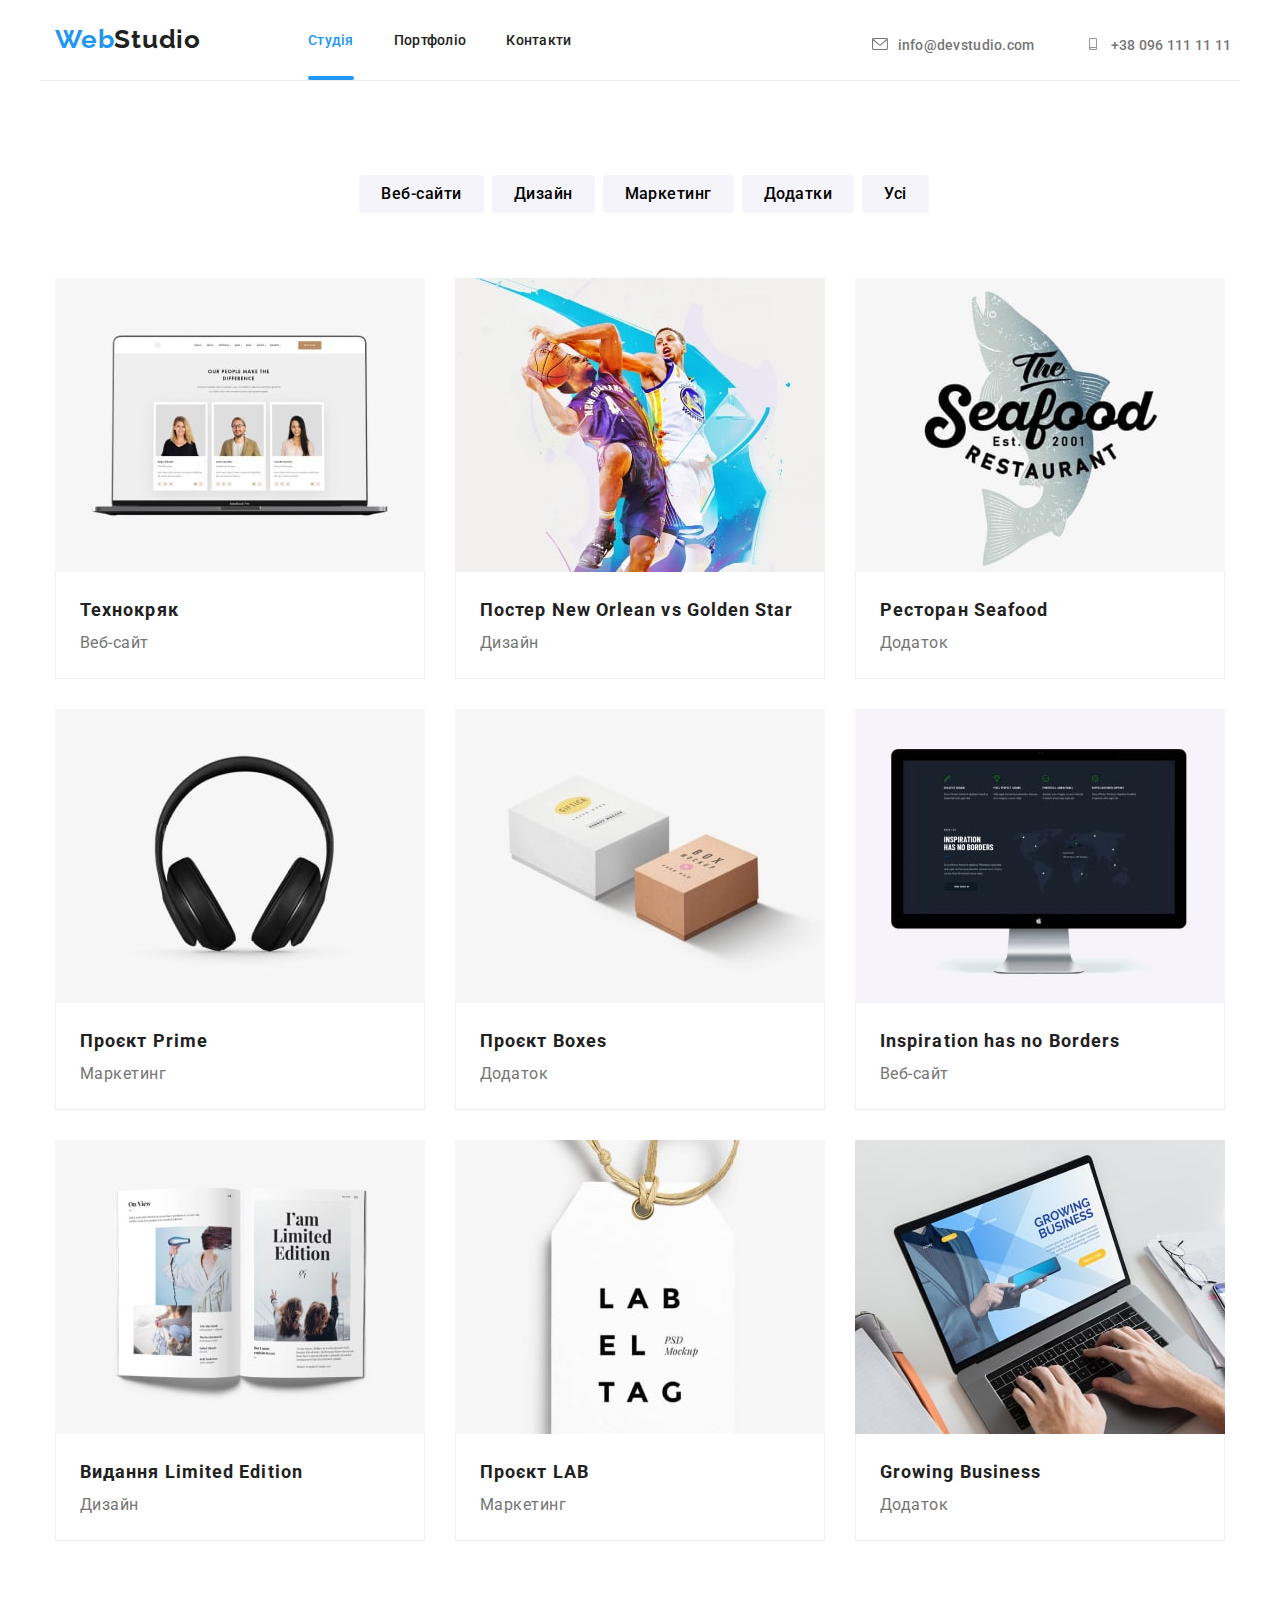
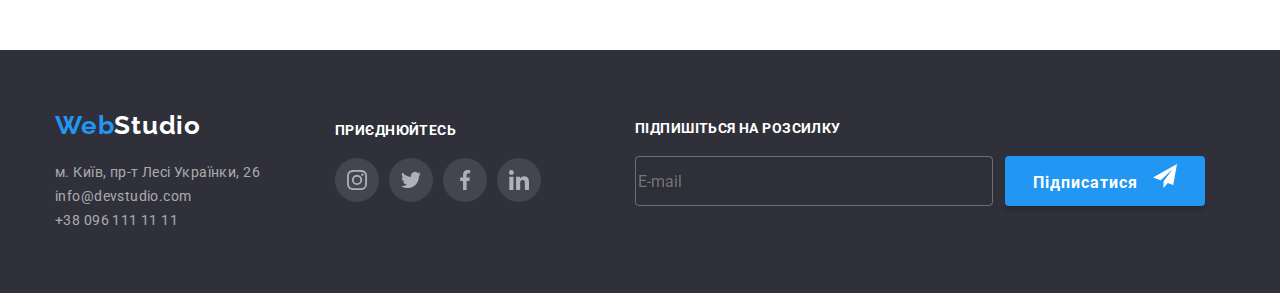
==== commit 5684df32: "fix a problems" ====
--- a/portfolio.html
+++ b/portfolio.html
@@ -19,49 +19,126 @@
 
 <body>
 
-  <!--Header-->
+  <!-- Header -->
   <header class="page-header">
     <div class="container header">
-      <nav class="navigation">
-        <a href="./index.html" class="logo-link logo-link--header-margin"><span lang="en">Web<span
-              class="logo-link__studio logo-link__studio--header-color">Studio</span></span></a>
-        <ul class="navigation__list list">
-          <li class="navigation__item">
-            <a href="./index.html" class="navigation__link link ">Студія</a>
-          </li>
-          <li class="navigation__item">
-            <a href="./portfolio.html" class="navigation__link navigation__link--active link">Портфоліо</a>
-          </li>
-          <li class="navigation__item">
-            <a href="#contacts" class="navigation__link link">Контакти</a>
-          </li>
-        </ul>
-      </nav>
-      <ul class="contact list">
-        <li class="contact__item">
-          <a href="mailto:info@devstudio.com" class="link contact__mail">
-            <div class="logo-cont">
-              <svg class="envelope-svg">
-                <use href="./images/icons.svg#icon-envelope">
-                </use>
-              </svg>
-            </div>
-            info@devstudio.com
-          </a>
+      <!--Logo Link-->
+      <div>
+        <a href="./index.html" class="logo-link logo-link--header">
+          <span lang="en">Web<span class="logo-link__studio logo-link__studio--header-color">Studio</span></span>
+        </a>
+      </div>
+
+      <!--Mobile navigation-->
+      <div>
+        <button type="button" class="open-mobile-nav open-modal" data-modal2-open>
+          <svg class="open-mobile-nav__svg">
+            <use href="./images/icons.svg#open-mobile-nav"></use>
+          </svg>
+        </button>
+      </div>
+      <div class="backdrop is-hidden" data-modal2="">
+        <div class="mobile-nav-modal no-scroll">
+          <button type="button" class="close-mobile-nav" data-modal2-close>
+            <svg class="modal-close">
+              <use href="./images/icons.svg#close">
+              </use>
+            </svg>
+          </button>
+          <nav class="mobile-navigation">
+            <ul class="mobile-navigation__list list">
+              <li class="mobile-navigation__item">
+                <a href="./index.html" class="mobile-navigation__link mobile-navigation__link--active link">Студія</a>
+              </li>
+              <li class="mobile-navigation__item">
+                <a href="./portfolio.html" class="mobile-navigation__link link">Портфоліо</a>
+              </li>
+              <li class="mobile-navigation__item">
+                <a href="#contacts" class="mobile-navigation__link link">Контакти</a>
+              </li>
+            </ul>
+          </nav>
+          <ul class="mobile-contact list">
+            <li class="mobile-contact__item">
+              <a href="mailto:info@devstudio.com" class="link mobile-contact__mail">
+                info@devstudio.com
+              </a>
+            </li>
+            <li class="mobile-contact__item">
+              <a href="tel:+380961111111" class="link mobile-contact__tell">
+                +38 096 111 11 11
+              </a>
+            </li>
+          </ul>
+          <ul class="header-social list">
+            <li class="header-social__item">
+              <a href="https://www.instagram.com/" class="header-social__link link">
+                Instagram</a>
+            </li>
+            <li>
+              <p class="pipeline">|</p>
+            </li>
+            <li class="header-social__item">
+              <a href="https://twitter.com/" class="header-social__link link">
+                Twitter</a>
+            </li>
+            <li>
+              <p class="pipeline">|</p>
+            </li>
+            <li class="header-social__item">
+              <a href="https://www.facebook.com/" class="header-social__link link">
+                Facebook</a>
+            </li>
+            <li>
+              <p class="pipeline">|</p>
+            </li>
+            <li class="header-social__item">
+              <a href="https://www.linkedin.com/" class="header-social__link link">
+                LinkedIN
+              </a>
+            </li>
+          </ul>
+        </div>
+      </div>
+    </div>
+
+    <!--Normal navigation-->
+    <nav class="navigation">
+      <ul class="navigation__list list">
+        <li class="navigation__item">
+          <a href="./index.html" class="navigation__link link navigation__link--active ">Студія</a>
         </li>
-        <li class="contact__item">
-          <a href="tel:+380961111111" class="link contact__tell">
-            <div class="logo-cont">
-              <svg class="phone-svg">
-                <use href="./images/icons.svg#icon-phone">
-                </use>
-              </svg>
-            </div>
-            +38 096 111 11 11
-          </a>
+        <li class="navigation__item">
+          <a href="./portfolio.html" class="navigation__link link">Портфоліо</a>
+        </li>
+        <li class="navigation__item">
+          <a href="#contacts" class="navigation__link link">Контакти</a>
         </li>
       </ul>
-    </div>
+    </nav>
+
+    <ul class="contact list">
+      <li class="contact__item">
+        <a href="mailto:info@devstudio.com" class="link contact__mail">
+          <div class="logo-cont">
+            <svg class="mail-svg">
+              <use href="./images/icons.svg#icon-envelope">
+              </use>
+            </svg>
+          </div>info@devstudio.com
+        </a>
+      </li>
+      <li class="contact__item">
+        <a href="tel:+380961111111" class="link contact__tell">
+          <div class="logo-cont">
+            <svg class="phone-svg">
+              <use href="./images/icons.svg#icon-phone">
+              </use>
+            </svg>
+          </div>+38 096 111 11 11
+        </a>
+      </li>
+    </ul>
   </header>
 
   <main>
@@ -239,6 +316,7 @@
       <h2 class="visually-hidden" id="#contacts">
         Контакти
       </h2>
+
       <address class="address">
         <ul class="address__contact list">
           <li class="address__item">
@@ -292,8 +370,8 @@
       </div>
 
       <div class="subs">
-        <form name="subscribe-form" autocomplete="on" novalidate class="subscribe">
-          <label class="subscribe__input">
+        <form name="subscribe__form" autocomplete="on" novalidate class="subscribe">
+          <label class="subscribe__label">
             <span class="subscribe__text">Підпишіться на розсилку</span>
             <input type="email" name="email" placeholder="E-mail" class="subscribe__input" />
           </label>
@@ -307,6 +385,8 @@
       </div>
     </div>
   </footer>
+
 </body>
+<script src="./js/modal.js"></script>
 
 </html>--- a/css/main.min.css
+++ b/css/main.min.css
@@ -1 +1 @@
-html{-webkit-box-sizing:border-box;box-sizing:border-box}*,*::before,*::after{-webkit-box-sizing:inherit;box-sizing:inherit}body,html{margin:0;height:100%}h1,h2,h3,h4,h5,h6,p,ul,li{margin:0;padding:0}img li a ul label input{display:block;width:100%;height:auto}body{font-family:"Roboto",sans-serif;color:#212121;font-style:normal;margin:0 auto}.list{list-style:none;padding:0;margin:0}.visually-hidden{overflow:hidden;position:absolute;white-space:nowrap;clip:rect(0 0 0 0);-webkit-clip-path:inset(50%);clip-path:inset(50%);height:1px;width:1px}.link:hover,.link:focus{color:#2196f3}.container{display:block;margin:0 auto;padding-left:15px;padding-right:15px;max-width:480px}@media screen and (min-width: 768px){.container{max-width:768px}}@media screen and (min-width: 1200px){.container{max-width:1200px}}.section{padding-top:60px;padding-bottom:60px;margin:0 auto}@media screen and (min-width: 1200px){.section{padding-top:94px;padding-bottom:94px}}.block-head{font-weight:700;font-size:36px;line-height:1.17;text-align:center;letter-spacing:.03em;margin-bottom:50px}.is-hidden{opacity:0;visibility:hidden;pointer-events:none}.backdrop{position:fixed;top:0;left:0;width:100%;height:100vh;background:rgba(0,0,0,.5);visibility:visible;-webkit-transition:opacity 1000ms cubic-bezier(0.4, 0, 0.2, 1),visibility 1000ms cubic-bezier(0.4, 0, 0.2, 1);transition:opacity 1000ms cubic-bezier(0.4, 0, 0.2, 1),visibility 1000ms cubic-bezier(0.4, 0, 0.2, 1)}.modal{width:530px;height:580px;position:absolute;top:50%;left:50%;-webkit-transform:translate(-50%, -50%) scale(1);transform:translate(-50%, -50%) scale(1);background:#fff;-webkit-box-shadow:0px 1px 3px rgba(0,0,0,.12),0px 1px 1px rgba(0,0,0,.14),0px 2px 1px rgba(0,0,0,.2);box-shadow:0px 1px 3px rgba(0,0,0,.12),0px 1px 1px rgba(0,0,0,.14),0px 2px 1px rgba(0,0,0,.2);border-radius:4px;-webkit-transition:-webkit-transform 1000ms cubic-bezier(0.215, 0.61, 0.355, 1);transition:-webkit-transform 1000ms cubic-bezier(0.215, 0.61, 0.355, 1);transition:transform 1000ms cubic-bezier(0.215, 0.61, 0.355, 1);transition:transform 1000ms cubic-bezier(0.215, 0.61, 0.355, 1), -webkit-transform 1000ms cubic-bezier(0.215, 0.61, 0.355, 1)}.backdrop.is-hidden .modal{-webkit-transform:scale(0.1);transform:scale(0.1)}.close-button{position:absolute;right:10px;top:10px;border:1px solid rgba(0,0,0,.1);background-color:#fff;width:30px;height:30px;border-radius:50%;cursor:pointer}.close-button:hover svg,.close-button:focus svg{fill:var(--link-color);-webkit-transition:fill 250ms cubic-bezier(0.4, 0, 0.2, 1);transition:fill 250ms cubic-bezier(0.4, 0, 0.2, 1)}.modal-close{width:11px;height:11px}.backdrop.is-hidden .modal{-webkit-transform:scale(0.1);transform:scale(0.1)}.no-scroll{overflow:hidden}.page-header{display:-webkit-box;display:-ms-flexbox;display:flex;-webkit-box-orient:horizontal;-webkit-box-direction:normal;-ms-flex-direction:row;flex-direction:row;-webkit-box-align:center;-ms-flex-align:center;align-items:center;border-bottom:solid 1px #ececec;height:auto;position:relative;max-width:1200px;margin:0 auto;min-height:60px}@media screen and (min-width: 768px){.page-header{min-height:80px}}.open-mobile-nav__svg{width:40px;height:40px}.open-mobile-nav{display:-webkit-box;display:-ms-flexbox;display:flex;background-color:#fff;border:none;width:40px;height:40px;padding:0;position:absolute;right:15px;top:15px}@media screen and (min-width: 768px){.open-mobile-nav{display:none}}.mobile-nav-modal{width:100%;max-width:450px;height:100%;position:absolute;top:50%;left:50%;-webkit-transform:translate(-50%, -50%) scale(1);transform:translate(-50%, -50%) scale(1);background:#fff;-webkit-box-shadow:0px 1px 3px rgba(0,0,0,.12),0px 1px 1px rgba(0,0,0,.14),0px 2px 1px rgba(0,0,0,.2);box-shadow:0px 1px 3px rgba(0,0,0,.12),0px 1px 1px rgba(0,0,0,.14),0px 2px 1px rgba(0,0,0,.2);border-radius:4px;-webkit-transition:-webkit-transform 1000ms cubic-bezier(0.215, 0.61, 0.355, 1);transition:-webkit-transform 1000ms cubic-bezier(0.215, 0.61, 0.355, 1);transition:transform 1000ms cubic-bezier(0.215, 0.61, 0.355, 1);transition:transform 1000ms cubic-bezier(0.215, 0.61, 0.355, 1), -webkit-transform 1000ms cubic-bezier(0.215, 0.61, 0.355, 1);padding:55px 48px}.close-mobile-nav{position:absolute;right:15px;top:15px;width:30px;height:30px;border-radius:50%;cursor:pointer;border:none;background-color:#fff}.close-mobile-nav:hover svg,.close-mobile-nav:focus svg{fill:#2196f3;-webkit-transition:fill 250ms cubic-bezier(0.4, 0, 0.2, 1);transition:fill 250ms cubic-bezier(0.4, 0, 0.2, 1)}.modal-close{width:11px;height:11px}.mobile-navigation{display:block}.mobile-navigation__list{display:-webkit-box;display:-ms-flexbox;display:flex;-webkit-box-orient:vertical;-webkit-box-direction:normal;-ms-flex-direction:column;flex-direction:column}.mobile-navigation__item:not(last-child){margin-bottom:45px}.mobile-navigation__link{display:block;font-weight:500;font-size:40px;line-height:1.3;letter-spacing:.02em;color:#212121}.mobile-navigation__link--active{color:#2196f3}.mobile-contact{display:block;-webkit-box-orient:vertical;-webkit-box-direction:normal;-ms-flex-direction:column;flex-direction:column;margin-top:34px}.mobile-contact__item:not(last-child){margin-bottom:40px}.mobile-contact__tell,.mobile-contact__mail{font-weight:500;font-size:24px;line-height:1.15;letter-spacing:.02em;color:#757575;padding:32px 0}.header-social{display:-webkit-box;display:-ms-flexbox;display:flex;-webkit-box-orient:horizontal;-webkit-box-direction:normal;-ms-flex-direction:row;flex-direction:row;-ms-flex-pack:distribute;justify-content:space-around}.header-social__link{color:#2196f3}.pipeline{color:rgba(33,33,33,.2)}.navigation{display:none}@media screen and (min-width: 768px){.navigation{display:contents;display:-webkit-box;display:-ms-flexbox;display:flex;position:absolute;left:255px}}.contact{display:none}@media screen and (min-width: 768px){.contact{display:-webkit-box;display:-ms-flexbox;display:flex;vertical-align:middle}}@media screen and (min-width: 768px){.contact{display:contents;display:-webkit-box;display:-ms-flexbox;display:flex;-webkit-box-orient:vertical;-webkit-box-direction:normal;-ms-flex-direction:column;flex-direction:column;vertical-align:middle;position:absolute;right:15px}}@media screen and (min-width: 1200px){.contact{-webkit-box-orient:horizontal;-webkit-box-direction:normal;-ms-flex-direction:row;flex-direction:row}}.contact__item{display:block}.contact__item:not(:last-child){margin-right:50px}.logo-cont{height:12px;-webkit-box-pack:center;-ms-flex-pack:center;justify-content:center}.contact__mail,.contact__tell{font-weight:500;font-size:14px;line-height:1.15;letter-spacing:.02em;color:#757575;display:-webkit-box;display:-ms-flexbox;display:flex;margin-top:10px}.navigation__list{display:-webkit-box;display:-ms-flexbox;display:flex;-webkit-box-orient:horizontal;-webkit-box-direction:normal;-ms-flex-direction:row;flex-direction:row;-webkit-box-align:center;-ms-flex-align:center;align-items:center}.navigation__link{display:block;font-weight:500;font-size:14px;line-height:1.15;letter-spacing:.02em;color:#212121;padding:32px 0;position:relative}.navigation__link--active{color:#2196f3}.navigation__link--active::after{content:"";display:block;width:100%;height:4px;background-color:#2196f3;border-radius:2px;position:absolute;bottom:0px}.navigation__item:not(:last-child){margin-right:50px}.logo-link__studio{color:#212121}.contact{display:none}@media screen and (min-width: 768px){.contact{display:-webkit-box;display:-ms-flexbox;display:flex;vertical-align:middle}}.mail-svg,.phone-svg{width:16px;height:12px;-webkit-box-pack:baseline;-ms-flex-pack:baseline;justify-content:baseline;fill:currentColor}.logo-link{font-family:"Raleway",sans-serif;font-style:normal;font-weight:700;font-size:26px;line-height:1.2;color:#2196f3;letter-spacing:.03em;text-decoration:none}.logo-link--header{display:block;position:absolute;top:15px;left:20px}@media screen and (min-width: 768px){.logo-link--header{top:20px}}.logo-link__studio--header-color{color:#212121}.logo-link__studio--footer-color{color:#fff}.logo-link--footer{display:-webkit-box;display:-ms-flexbox;display:flex;-webkit-box-align:baseline;-ms-flex-align:baseline;align-items:baseline;margin-bottom:20px}.social{display:-webkit-box;display:-ms-flexbox;display:flex;-webkit-box-orient:horizontal;-webkit-box-direction:normal;-ms-flex-direction:row;flex-direction:row;gap:10;-webkit-box-pack:center;-ms-flex-pack:center;justify-content:center}.social__link>svg{fill:#afb1b8;-webkit-transition-property:fill;transition-property:fill;-webkit-transition-duration:250ms;transition-duration:250ms;-webkit-transition-timing-function:cubic-bezier(0.4, 0, 0.2, 1);transition-timing-function:cubic-bezier(0.4, 0, 0.2, 1)}.social__link:hover>svg,.social__link:focus>svg{fill:#fff}.social__link{display:-webkit-box;display:-ms-flexbox;display:flex;-webkit-box-align:center;-ms-flex-align:center;align-items:center;-webkit-box-pack:center;-ms-flex-pack:center;justify-content:center;width:44px;height:44px;border-radius:50%;background:rgba(255,255,255,0);-webkit-transition-property:background-color;transition-property:background-color;-webkit-transition-duration:250ms;transition-duration:250ms;-webkit-transition-timing-function:cubic-bezier(0.4, 0, 0.2, 1);transition-timing-function:cubic-bezier(0.4, 0, 0.2, 1)}.social__link:hover,.social__link:focus{background-color:#2196f3}.link{text-decoration:none;-webkit-transition-property:color;transition-property:color;-webkit-transition-duration:250ms;transition-duration:250ms;-webkit-transition-timing-function:cubic-bezier(0.4, 0, 0.2, 1);transition-timing-function:cubic-bezier(0.4, 0, 0.2, 1)}.link :hover,.link :focus{color:#2196f3}.hero{min-width:480px;height:auto;padding:200px 0;background-repeat:no-repeat;background-position:center;background-size:cover;background-color:#c4c4c4;background-image:-webkit-gradient(linear, left top, left bottom, from(rgba(47, 48, 58, 0.4)), to(rgba(47, 48, 58, 0.4))),url(/images/hero/hero_mobile_x1.jpg);background-image:linear-gradient(rgba(47, 48, 58, 0.4), rgba(47, 48, 58, 0.4)),url(/images/hero/hero_mobile_x1.jpg)}@media screen and (min-width: 768px){.hero{min-width:768px;background-image:-webkit-gradient(linear, left top, left bottom, from(rgba(47, 48, 58, 0.4)), to(rgba(47, 48, 58, 0.4))),url(/images/hero/hero_tablet_x1.jpg);background-image:linear-gradient(rgba(47, 48, 58, 0.4), rgba(47, 48, 58, 0.4)),url(/images/hero/hero_tablet_x1.jpg)}}@media screen and (min-width: 1200px){.hero{min-width:768px;background-image:-webkit-gradient(linear, left top, left bottom, from(rgba(47, 48, 58, 0.4)), to(rgba(47, 48, 58, 0.4))),url(/images/hero/hero_desktop_x1.jpg);background-image:linear-gradient(rgba(47, 48, 58, 0.4), rgba(47, 48, 58, 0.4)),url(/images/hero/hero_desktop_x1.jpg)}}.hero__title{display:block;max-width:360px;margin:0 auto;font-weight:900;font-size:26px;line-height:1.62;text-align:center;letter-spacing:.06em;text-transform:uppercase;color:#fff;margin-bottom:30px}@media screen and (min-width: 1200px){.hero__title{max-width:730px;font-size:44px;line-height:1.35}}.hero__button{display:block;font-weight:700;font-size:16px;line-height:1.35;font-family:inherit;letter-spacing:.06em;background-color:#2196f3;color:#fff;cursor:pointer;width:216px;height:50px;border-radius:4px;border:1px rgba(0,0,0,0);margin:0 auto;-webkit-transition-property:background-color;transition-property:background-color;-webkit-transition-duration:250ms;transition-duration:250ms;-webkit-transition-timing-function:cubic-bezier(0.4, 0, 0.2, 1);transition-timing-function:cubic-bezier(0.4, 0, 0.2, 1)}.hero__button:focus,.hero__button:hover{background-color:#188ce8}.advantage{-webkit-box-orient:vertical;-webkit-box-direction:normal;-ms-flex-direction:column;flex-direction:column;-webkit-box-pack:center;-ms-flex-pack:center;justify-content:center;-webkit-box-align:start;-ms-flex-align:start;align-items:flex-start;margin:0 auto}@media screen and (min-width: 768px){.advantage{display:-webkit-box;display:-ms-flexbox;display:flex;-ms-flex-wrap:wrap;flex-wrap:wrap;gap:20px;-webkit-box-orient:horizontal;-webkit-box-direction:normal;-ms-flex-direction:row;flex-direction:row}}.advantage__bloc{display:-webkit-box;display:-ms-flexbox;display:flex;-webkit-box-pack:center;-ms-flex-pack:center;justify-content:center;-webkit-box-align:center;-ms-flex-align:center;align-items:center;width:450px;height:120px;margin-bottom:30px;background:#f5f4fa;border-radius:4px}@media screen and (min-width: 768px){.advantage__bloc{width:354px}}@media screen and (min-width: 1200px){.advantage__bloc{max-width:270px;margin-bottom:30px}}.advantage__svg{width:70px;height:70px;fill:#212121,#afb1b8}.advantage__name{text-align:center;color:var(--text-color);text-transform:uppercase;font-weight:700;font-size:14px;line-height:1.14;letter-spacing:.03em;margin-bottom:10px}.advantage__description{font-weight:400;width:450px;font-size:14px;line-height:1.71;letter-spacing:.03em;color:#757575;margin-bottom:30px}@media screen and (min-width: 768px){.advantage__description{max-width:354px}}@media screen and (min-width: 1200px){.advantage__description{max-width:270px}}.we-do{display:none}@media screen and (min-width: 1200px){.we-do{display:contents}}.we-do__list{display:-webkit-box;display:-ms-flexbox;display:flex;-webkit-box-orient:horizontal;-webkit-box-direction:normal;-ms-flex-direction:row;flex-direction:row;-webkit-box-pack:center;-ms-flex-pack:center;justify-content:center}.we-do__item:nth-child(n+2){margin-left:30px}.we-do__item{display:block}.we-do__img{display:block}.we-do__description{display:block;color:#fff;text-transform:uppercase;padding:27px 0;text-align:center;background:rgba(47,48,58,.8);position:absolute;bottom:0;width:100%;font-weight:700;font-size:17px}.we-do__thumb{position:relative}.team-sect{background-color:#f5f4fa}.team{display:-webkit-box;display:-ms-flexbox;display:flex;-webkit-box-orient:vertical;-webkit-box-direction:normal;-ms-flex-direction:column;flex-direction:column;-webkit-box-pack:center;-ms-flex-pack:center;justify-content:center;-webkit-box-align:center;-ms-flex-align:center;align-items:center;gap:30px}@media screen and (min-width: 768px){.team{display:-webkit-box;display:-ms-flexbox;display:flex;-webkit-box-orient:horizontal;-webkit-box-direction:normal;-ms-flex-direction:row;flex-direction:row;-ms-flex-wrap:wrap;flex-wrap:wrap}}.team__item{display:block}.employee{background-color:#fff;-webkit-box-shadow:0px 1px 3px rgba(0,0,0,.12),0px 1px 1px rgba(0,0,0,.14),0px 2px 1px rgba(0,0,0,.2);box-shadow:0px 1px 3px rgba(0,0,0,.12),0px 1px 1px rgba(0,0,0,.14),0px 2px 1px rgba(0,0,0,.2);border-radius:0px 0px 4px 4px;width:450px}@media screen and (min-width: 768px){.employee{width:354px}}@media screen and (min-width: 1200px){.employee{width:270px}}.employee__img{width:450px;height:auto}@media screen and (min-width: 768px){.employee__img{width:354px}}@media screen and (min-width: 1200px){.employee__img{width:270px}}.employee__name{padding-top:30px;font-weight:500;font-size:16px;line-height:1.19;letter-spacing:.03em;margin-bottom:10px;text-align:center}.employee__position-on-team{font-weight:400;font-size:16px;line-height:1.19;letter-spacing:.03em;color:#757575;text-align:center;margin-bottom:16px}.modal-call{width:calc(100vw - 30px);max-width:450px;min-height:610px;position:absolute;top:50%;left:50%;-webkit-transform:translate(-50%, -50%) scale(1);transform:translate(-50%, -50%) scale(1);background:#fff;-webkit-box-shadow:0px 1px 3px rgba(0,0,0,.12),0px 1px 1px rgba(0,0,0,.14),0px 2px 1px rgba(0,0,0,.2);box-shadow:0px 1px 3px rgba(0,0,0,.12),0px 1px 1px rgba(0,0,0,.14),0px 2px 1px rgba(0,0,0,.2);border-radius:4px;-webkit-transition:-webkit-transform 1000ms cubic-bezier(0.215, 0.61, 0.355, 1);transition:-webkit-transform 1000ms cubic-bezier(0.215, 0.61, 0.355, 1);transition:transform 1000ms cubic-bezier(0.215, 0.61, 0.355, 1);transition:transform 1000ms cubic-bezier(0.215, 0.61, 0.355, 1), -webkit-transform 1000ms cubic-bezier(0.215, 0.61, 0.355, 1)}@media screen and (min-width: 1200px){.modal-call{max-width:528px;max-height:581px}}.backdrop.is-hidden .modal{-webkit-transform:scale(0.1);transform:scale(0.1)}.close-button{position:absolute;right:10px;top:10px;border:1px solid rgba(0,0,0,.1);background-color:#fff;width:30px;height:30px;border-radius:50%;cursor:pointer}.close-button:hover svg,.close-button:focus svg{fill:var(--link-color);-webkit-transition:fill 250ms cubic-bezier(0.4, 0, 0.2, 1);transition:fill 250ms cubic-bezier(0.4, 0, 0.2, 1)}.modal-close{width:11px;height:11px}.is-hidden{opacity:0;visibility:hidden;pointer-events:none}.backdrop.is-hidden .modal{-webkit-transform:scale(0.1);transform:scale(0.1)}.no-scroll{overflow:hidden}.order-service{display:-webkit-box;display:-ms-flexbox;display:flex;-webkit-box-orient:vertical;-webkit-box-direction:normal;-ms-flex-direction:column;flex-direction:column;padding:40px}.order-service p{font-weight:700;font-size:20px;line-height:1.15;text-align:center;letter-spacing:.03em;color:var(--main-color);margin-bottom:12px}.client-label{display:block;font-weight:400;font-size:12px;line-height:1.17;letter-spacing:.01em;color:var(--contact-color);margin-bottom:10px;position:relative}.input-icon{width:18px;height:18px;fill:var(--main-color);position:absolute;top:50%;left:12px}.client-input{display:block;width:100%;height:40px;margin-top:4px;padding:12px 12px 12px 36px}.client-input:focus,.input-subscribe:focus,.client-text-area:focus{border-color:var(--link-color);-webkit-transition:border-color 250ms cubic-bezier(0.4, 0, 0.2, 1);transition:border-color 250ms cubic-bezier(0.4, 0, 0.2, 1)}.client-input:focus+.input-icon{fill:var(--link-color);-webkit-transition:fill 250ms cubic-bezier(0.4, 0, 0.2, 1);transition:fill 250ms cubic-bezier(0.4, 0, 0.2, 1)}.client-text-area{display:block;width:100%;height:120px;padding:12px;margin-top:4px;resize:none}.client-input,.input-subscribe,.client-text-area{outline:none;border:1px solid rgba(33,33,33,.2);border-radius:4px}.check-box-agreement{width:16px;height:15px;border:2px solid var(--secondary-text-color);border-radius:2px}.agreement{margin:0 auto;margin-top:20px}.terms-agreement{font-weight:400;font-size:14px;line-height:1.7;letter-spacing:.03em;color:var(--link-color);-webkit-text-decoration-line:underline;text-decoration-line:underline;margin-left:3px}* .conditions{margin-top:12px;margin-left:5px;text-align:center;font-weight:400;font-size:14px;line-height:1.7px;letter-spacing:.03em;color:var(--description-color);-webkit-user-select:none;-moz-user-select:none;-ms-user-select:none;user-select:none}.send-btn{display:-webkit-box;display:-ms-flexbox;display:flex;width:200px;height:50px;margin-top:30px;-webkit-box-align:center;-ms-flex-align:center;align-items:center;-ms-flex-item-align:center;align-self:center;-webkit-box-pack:center;-ms-flex-pack:center;justify-content:center;background:var(--link-color);-webkit-box-shadow:0px 4px 4px rgba(0,0,0,.15);box-shadow:0px 4px 4px rgba(0,0,0,.15);border-radius:4px;border:none;color:var(--footer-color);font-weight:700;font-size:16px;line-height:1.8;letter-spacing:.06em}.send-btn:hover,.send-btn:focus{background-color:var(--btn-hover-color);-webkit-transition:background-color 250ms cubic-bezier(0.4, 0, 0.2, 1);transition:background-color 250ms cubic-bezier(0.4, 0, 0.2, 1)}.order-service .applybox{position:relative;display:-webkit-box;display:-ms-flexbox;display:flex;-webkit-box-pack:center;-ms-flex-pack:center;justify-content:center;margin-top:19px}.applybox .check{border:2px solid var(--secondary-text-color)}.apply-link{color:var(--accent-color)}.conditions .check-icon{position:absolute;top:50%;left:21px;width:16px;height:15px;translate:0 -50%;border:2px solid var(--secondary-text-color);border-radius:2px}.footer{background-color:#2f303a;margin:0 auto;padding-top:60px;padding-bottom:60px}@media screen and (min-width: 768px){.footer-cont{display:-webkit-box;display:-ms-flexbox;display:flex;-ms-flex-wrap:wrap;flex-wrap:wrap}}.address{display:block;font-family:"Roboto";font-style:normal;font-weight:400;font-size:14px;line-height:1.714;letter-spacing:.03em;color:#fff;margin:0 auto}@media screen and (min-width: 768px){.address{margin-left:76px}}.address__contact{display:-webkit-box;display:-ms-flexbox;display:flex;-webkit-box-orient:vertical;-webkit-box-direction:normal;-ms-flex-direction:column;flex-direction:column;-webkit-box-pack:center;-ms-flex-pack:center;justify-content:center;-webkit-box-align:center;-ms-flex-align:center;align-items:center}@media screen and (min-width: 1200px){.address__contact{-webkit-box-pack:start;-ms-flex-pack:start;justify-content:start}}.address__item{display:block}.address__place,.address__mail,.address__tell{display:-webkit-box;display:-ms-flexbox;display:flex;font-family:"Roboto";font-style:normal;font-weight:400;font-size:14px;line-height:1.714;letter-spacing:.03em;color:rgba(255,255,255,.6);text-decoration:none;width:210px;-webkit-box-pack:center;-ms-flex-pack:center;justify-content:center}@media screen and (min-width: 1200px){.address__place,.address__mail,.address__tell{-webkit-box-pack:start;-ms-flex-pack:start;justify-content:start}}.connect{padding-top:60px}@media screen and (min-width: 768px){.connect{padding:0;margin-right:72px}}.connect__label{text-align:center}.social{margin:0 auto}.subs{display:block;margin:0 auto;padding-top:60px}@media screen and (min-width: 1200px){.subs{padding-top:0}}.subscribe__label{display:block;color:#fff;max-width:450px;margin:0 auto}@media screen and (min-width: 768px){.subscribe__label{width:350px}}.subscribe__input{display:block;max-width:450px;width:100%;height:50px;-ms-flex-line-pack:center;align-content:center;background-color:rgba(0,0,0,0);border:1px solid rgba(255,255,255,.3);-webkit-filter:drop-shadow(0px 4px 4px rgba(0, 0, 0, 0.15));filter:drop-shadow(0px 4px 4px rgba(0, 0, 0, 0.15));border-radius:4px}.subscribe__text{display:block;text-align:center;font-weight:700;font-size:14px;line-height:1.15;letter-spacing:.03em;text-transform:uppercase;color:#fff;margin-top:6px;margin-bottom:20px}.subscribe__label{display:block;color:#fff}.subscribe_form_input p{display:block;-webkit-box-orient:vertical;-webkit-box-direction:normal;-ms-flex-direction:column;flex-direction:column;margin-bottom:23px}.subscribe_form_input{display:block}.btn{width:200px;height:50px;background:#2196f3;-webkit-box-shadow:0px 4px 4px rgba(0,0,0,.15);box-shadow:0px 4px 4px rgba(0,0,0,.15);border-radius:4px;font-weight:700;font-size:16px;line-height:1.88;letter-spacing:.06em;color:#fff;display:block;cursor:pointer;border:none;margin:20px auto 0px auto}.btn:hover,.btn:focus{background-color:#188ce8}.btn__icon{width:24px;height:24px;fill:#fff;margin-left:10px}.connect{display:block}.connect__label{font-style:normal;font-weight:700;font-size:14px;line-height:1,15;letter-spacing:.03em;text-transform:uppercase;color:#fff;margin-bottom:20px;margin-top:12px}.connect__list{display:-webkit-box;display:-ms-flexbox;display:flex;-webkit-box-pack:center;-ms-flex-pack:center;justify-content:center;gap:10px}.social__svg{width:20px;height:20px;fill:#fff}.social__link{display:-webkit-box;display:-ms-flexbox;display:flex;-webkit-box-align:center;-ms-flex-align:center;align-items:center;-webkit-box-pack:center;-ms-flex-pack:center;justify-content:center;width:44px;height:44px;border-radius:50%;background:rgba(255,255,255,.1);-webkit-transition-property:background-color;transition-property:background-color;-webkit-transition-duration:250ms;transition-duration:250ms;-webkit-transition-timing-function:cubic-bezier(0.4, 0, 0.2, 1);transition-timing-function:cubic-bezier(0.4, 0, 0.2, 1)}.social__link:hover,.social__link:focus{background-color:#2196f3}.social__item:not(:last-child){margin-right:10px}.customer__list{display:-webkit-box;display:-ms-flexbox;display:flex;-ms-flex-wrap:wrap;flex-wrap:wrap;-webkit-box-pack:center;-ms-flex-pack:center;justify-content:center;gap:30px}.customer__item{display:block}.customer__link{display:-webkit-box;display:-ms-flexbox;display:flex;-webkit-box-pack:center;-ms-flex-pack:center;justify-content:center;-webkit-box-align:center;-ms-flex-align:center;align-items:center;max-width:210px;height:92px;border-radius:4px;border:1px solid #afb1b8;-webkit-transition-property:border-color;transition-property:border-color;-webkit-transition-duration:250ms;transition-duration:250ms;-webkit-transition-timing-function:cubic-bezier(0.4, 0, 0.2, 1);transition-timing-function:cubic-bezier(0.4, 0, 0.2, 1)}@media screen and (min-width: 768px){.customer__link{width:225px}}@media screen and (min-width: 1200px){.customer__link{width:170px}}.customer__link:hover,.customer__link:focus{border-color:#2196f3}.customer__link:hover>.customer__logo,.customer__link:focus>.customer__logo{fill:#2196f3}.customer__logo{display:block;width:106px;height:60px;fill:#afb1b8}.sort{display:-webkit-box;display:-ms-flexbox;display:flex;-webkit-box-pack:center;-ms-flex-pack:center;justify-content:center;margin-bottom:50px}.sort__button{font-weight:500;font-size:16px;line-height:1.625;font-family:inherit;letter-spacing:.03em;background:#f5f4fa;cursor:pointer;border:none;padding:6px 22px;border-radius:4px;-webkit-transition-property:background-color,color,-webkit-box-shadow;transition-property:background-color,color,-webkit-box-shadow;transition-property:background-color,color,box-shadow;transition-property:background-color,color,box-shadow,-webkit-box-shadow;-webkit-transition-duration:250ms;transition-duration:250ms;-webkit-transition-timing-function:cubic-bezier(0.4, 0, 0.2, 1);transition-timing-function:cubic-bezier(0.4, 0, 0.2, 1)}.sort__button:hover,.sort__button:focus{background-color:#2196f3;color:#fff;-webkit-box-shadow:0px 3px 1px rgba(0,0,0,.1),0px 1px 2px rgba(0,0,0,.08),0px 2px 2px rgba(0,0,0,.12);box-shadow:0px 3px 1px rgba(0,0,0,.1),0px 1px 2px rgba(0,0,0,.08),0px 2px 2px rgba(0,0,0,.12)}.sort__button{margin-left:8px}.portfolio{display:-webkit-box;display:-ms-flexbox;display:flex;-ms-flex-wrap:wrap;flex-wrap:wrap;margin:0 -15px}.portfolio__item{display:-webkit-box;display:-ms-flexbox;display:flex}.portfolio__item:hover .portfolio__hover--overlay{-webkit-transform:translateX(0);transform:translateX(0)}.portfolio__work{display:block;-ms-flex-preferred-size:33.3333333333%;flex-basis:33.3333333333%;margin:15px;list-style:none;text-decoration:none;color:inherit;-webkit-transition-property:background,-webkit-box-shadow;transition-property:background,-webkit-box-shadow;transition-property:background,box-shadow;transition-property:background,box-shadow,-webkit-box-shadow;-webkit-transition-duration:250ms;transition-duration:250ms;-webkit-transition-timing-function:cubic-bezier(0.4, 0, 0.2, 1);transition-timing-function:cubic-bezier(0.4, 0, 0.2, 1)}.portfolio__work:focus,.portfolio__work:hover{background:#fff;-webkit-box-shadow:0px 1px 1px rgba(0,0,0,.12),0px 4px 4px rgba(0,0,0,.06),1px 4px 6px rgba(0,0,0,.16);box-shadow:0px 1px 1px rgba(0,0,0,.12),0px 4px 4px rgba(0,0,0,.06),1px 4px 6px rgba(0,0,0,.16);-webkit-transition:background 250ms cubic-bezier(0.4, 0, 0.2, 1),-webkit-box-shadow 250ms cubic-bezier(0.4, 0, 0.2, 1);transition:background 250ms cubic-bezier(0.4, 0, 0.2, 1),-webkit-box-shadow 250ms cubic-bezier(0.4, 0, 0.2, 1);transition:box-shadow 250ms cubic-bezier(0.4, 0, 0.2, 1),background 250ms cubic-bezier(0.4, 0, 0.2, 1);transition:box-shadow 250ms cubic-bezier(0.4, 0, 0.2, 1),background 250ms cubic-bezier(0.4, 0, 0.2, 1),-webkit-box-shadow 250ms cubic-bezier(0.4, 0, 0.2, 1)}.portfolio__img{display:block}.portfolio__box{position:relative;overflow:hidden}.frame{border-right:solid 1px rgba(238,238,238,.9333333333);border-bottom:solid 1px rgba(238,238,238,.9333333333);border-left:solid 1px rgba(238,238,238,.9333333333);padding:20px 24px}.portfolio__box{position:relative;overflow:hidden}.portfolio__hover{display:-webkit-box;display:-ms-flexbox;display:flex;position:absolute;top:0;left:0;width:100%;height:100%;-webkit-transform:translateY(100%);transform:translateY(100%);-webkit-transition:-webkit-transform 250ms ease;transition:-webkit-transform 250ms ease;transition:transform 250ms ease;transition:transform 250ms ease, -webkit-transform 250ms ease;background-color:var(--work-overlay-bgc);padding:0 24px;-webkit-box-align:center;-ms-flex-align:center;align-items:center;font-weight:400;font-size:18px;line-height:1.56;color:#fff}.portfolio__name{display:block;font-weight:700;font-size:18px;line-height:2;letter-spacing:.06em}.portfolio__type{display:block;font-weight:400;font-size:16px;line-height:1.875;letter-spacing:.03em;color:#757575}/*# sourceMappingURL=main.min.css.map */+html{-webkit-box-sizing:border-box;box-sizing:border-box}*,*::before,*::after{-webkit-box-sizing:inherit;box-sizing:inherit}body,html{margin:0;height:100%}h1,h2,h3,h4,h5,h6,p,ul,li{margin:0;padding:0}img li a ul label input{display:block;width:100%;height:auto}body{font-family:"Roboto",sans-serif;color:#212121;font-style:normal;margin:0 auto}.list{list-style:none;padding:0;margin:0}.visually-hidden{overflow:hidden;position:absolute;white-space:nowrap;clip:rect(0 0 0 0);-webkit-clip-path:inset(50%);clip-path:inset(50%);height:1px;width:1px}.link:hover,.link:focus{color:#2196f3}.container{display:block;margin:0 auto;padding-left:15px;padding-right:15px;max-width:480px}@media screen and (min-width: 768px){.container{max-width:768px}}@media screen and (min-width: 1200px){.container{max-width:1200px}}.section{padding-top:60px;padding-bottom:60px;margin:0 auto}@media screen and (min-width: 1200px){.section{padding-top:94px;padding-bottom:94px}}.block-head{font-weight:700;font-size:36px;line-height:1.17;text-align:center;letter-spacing:.03em;margin-bottom:50px}.is-hidden{opacity:0;visibility:hidden;pointer-events:none}.backdrop{position:fixed;top:0;left:0;width:100%;height:100vh;background:rgba(0,0,0,.5);visibility:visible;-webkit-transition:opacity 1000ms cubic-bezier(0.4, 0, 0.2, 1),visibility 1000ms cubic-bezier(0.4, 0, 0.2, 1);transition:opacity 1000ms cubic-bezier(0.4, 0, 0.2, 1),visibility 1000ms cubic-bezier(0.4, 0, 0.2, 1)}.modal{width:530px;height:580px;position:absolute;top:50%;left:50%;-webkit-transform:translate(-50%, -50%) scale(1);transform:translate(-50%, -50%) scale(1);background:#fff;-webkit-box-shadow:0px 1px 3px rgba(0,0,0,.12),0px 1px 1px rgba(0,0,0,.14),0px 2px 1px rgba(0,0,0,.2);box-shadow:0px 1px 3px rgba(0,0,0,.12),0px 1px 1px rgba(0,0,0,.14),0px 2px 1px rgba(0,0,0,.2);border-radius:4px;-webkit-transition:-webkit-transform 1000ms cubic-bezier(0.215, 0.61, 0.355, 1);transition:-webkit-transform 1000ms cubic-bezier(0.215, 0.61, 0.355, 1);transition:transform 1000ms cubic-bezier(0.215, 0.61, 0.355, 1);transition:transform 1000ms cubic-bezier(0.215, 0.61, 0.355, 1), -webkit-transform 1000ms cubic-bezier(0.215, 0.61, 0.355, 1)}.backdrop.is-hidden .modal{-webkit-transform:scale(0.1);transform:scale(0.1)}.close-button{position:absolute;right:10px;top:10px;border:1px solid rgba(0,0,0,.1);background-color:#fff;width:30px;height:30px;border-radius:50%;cursor:pointer}.close-button:hover svg,.close-button:focus svg{fill:var(--link-color);-webkit-transition:fill 250ms cubic-bezier(0.4, 0, 0.2, 1);transition:fill 250ms cubic-bezier(0.4, 0, 0.2, 1)}.modal-close{width:11px;height:11px}.backdrop.is-hidden .modal{-webkit-transform:scale(0.1);transform:scale(0.1)}.no-scroll{overflow:hidden}.page-header{display:-webkit-box;display:-ms-flexbox;display:flex;-webkit-box-orient:horizontal;-webkit-box-direction:normal;-ms-flex-direction:row;flex-direction:row;-webkit-box-align:center;-ms-flex-align:center;align-items:center;border-bottom:solid 1px #ececec;position:relative;height:60px;max-width:450px;margin:0 auto}@media screen and (min-width: 768px){.page-header{width:768px;max-width:none;height:auto}}@media screen and (min-width: 1200px){.page-header{width:1200px}}.header{margin-left:0px;margin-right:0px}.open-mobile-nav__svg{width:40px;height:40px}.open-mobile-nav{display:-webkit-box;display:-ms-flexbox;display:flex;background-color:#fff;border:none;width:40px;height:40px;padding:0;position:absolute;right:10px;top:10px}@media screen and (min-width: 768px){.open-mobile-nav{display:none}}.mobile-nav-modal{width:100%;max-width:450px;max-height:560px;height:100%;position:absolute;top:50%;left:50%;-webkit-transform:translate(-50%, -50%) scale(1);transform:translate(-50%, -50%) scale(1);background:#fff;-webkit-box-shadow:0px 1px 3px rgba(0,0,0,.12),0px 1px 1px rgba(0,0,0,.14),0px 2px 1px rgba(0,0,0,.2);box-shadow:0px 1px 3px rgba(0,0,0,.12),0px 1px 1px rgba(0,0,0,.14),0px 2px 1px rgba(0,0,0,.2);border-radius:4px;-webkit-transition:-webkit-transform 1000ms cubic-bezier(0.215, 0.61, 0.355, 1);transition:-webkit-transform 1000ms cubic-bezier(0.215, 0.61, 0.355, 1);transition:transform 1000ms cubic-bezier(0.215, 0.61, 0.355, 1);transition:transform 1000ms cubic-bezier(0.215, 0.61, 0.355, 1), -webkit-transform 1000ms cubic-bezier(0.215, 0.61, 0.355, 1);padding:55px 48px}.close-mobile-nav{position:absolute;right:15px;top:15px;width:30px;height:30px;border-radius:50%;cursor:pointer;border:none;background-color:#fff}.close-mobile-nav:hover svg,.close-mobile-nav:focus svg{fill:#2196f3;-webkit-transition:fill 250ms cubic-bezier(0.4, 0, 0.2, 1);transition:fill 250ms cubic-bezier(0.4, 0, 0.2, 1)}.modal-close{width:11px;height:11px}.mobile-navigation{display:block}.mobile-navigation__list{display:-webkit-box;display:-ms-flexbox;display:flex;-webkit-box-orient:vertical;-webkit-box-direction:normal;-ms-flex-direction:column;flex-direction:column}.mobile-navigation__item:not(last-child){margin-bottom:45px}.mobile-navigation__link{display:block;font-weight:500;font-size:40px;line-height:1.3;letter-spacing:.02em;color:#212121}.mobile-navigation__link--active{color:#2196f3}.mobile-contact{display:block;-webkit-box-orient:vertical;-webkit-box-direction:normal;-ms-flex-direction:column;flex-direction:column;margin-top:34px}.mobile-contact__item:not(last-child){margin-bottom:40px}.mobile-contact__tell,.mobile-contact__mail{font-weight:500;font-size:24px;line-height:1.15;letter-spacing:.02em;color:#757575;padding:32px 0}.header-social{display:-webkit-box;display:-ms-flexbox;display:flex;-webkit-box-orient:horizontal;-webkit-box-direction:normal;-ms-flex-direction:row;flex-direction:row;-ms-flex-pack:distribute;justify-content:space-around}.header-social__link{color:#2196f3}.pipeline{color:rgba(33,33,33,.2)}.navigation{display:none}@media screen and (min-width: 768px){.navigation{display:contents;display:-webkit-box;display:-ms-flexbox;display:flex;margin-left:72px}}@media screen and (min-width: 1200px){.navigation{margin-left:92px}}.contact{display:none}@media screen and (min-width: 768px){.contact{display:contents;display:-webkit-box;display:-ms-flexbox;display:flex;-webkit-box-orient:vertical;-webkit-box-direction:normal;-ms-flex-direction:column;flex-direction:column;right:15px;margin-left:80px}}@media screen and (min-width: 1200px){.contact{-webkit-box-orient:horizontal;-webkit-box-direction:normal;-ms-flex-direction:row;flex-direction:row;margin-left:300px}}@media screen and (min-width: 1200px){.contact__item{display:block}.contact__item:not(:last-child){margin-right:50px}}.logo-cont{height:12px}.contact__mail,.contact__tell{font-weight:500;font-size:14px;line-height:1.15;letter-spacing:.02em;color:#757575;display:-webkit-box;display:-ms-flexbox;display:flex;margin-top:10px}.navigation__list{display:-webkit-box;display:-ms-flexbox;display:flex;-webkit-box-orient:horizontal;-webkit-box-direction:normal;-ms-flex-direction:row;flex-direction:row;-webkit-box-align:center;-ms-flex-align:center;align-items:center}.navigation__link{display:block;font-weight:500;font-size:14px;line-height:1.15;letter-spacing:.02em;color:#212121;padding:32px 0;position:relative}.navigation__link--active{color:#2196f3}.navigation__link--active::after{content:"";display:block;width:100%;height:4px;background-color:#2196f3;border-radius:2px;position:absolute;bottom:0px}.navigation__item:not(:last-child){margin-right:40px}.logo-link__studio{color:#212121}.contact{display:none}@media screen and (min-width: 768px){.contact{display:-webkit-box;display:-ms-flexbox;display:flex;vertical-align:middle}}.mail-svg,.phone-svg{width:16px;height:12px;-webkit-box-pack:baseline;-ms-flex-pack:baseline;justify-content:baseline;fill:currentColor;margin-right:10px}.logo-link{font-family:"Raleway",sans-serif;font-style:normal;font-weight:700;font-size:26px;line-height:1.2;color:#2196f3;letter-spacing:.03em;text-decoration:none}.logo-link--header{display:-webkit-box;display:-ms-flexbox;display:flex;padding-left:0}.logo-link__studio--header-color{color:#212121}.logo-link__studio--footer-color{color:#fff}.logo-link--footer{display:-webkit-box;display:-ms-flexbox;display:flex;-webkit-box-align:baseline;-ms-flex-align:baseline;align-items:baseline;margin-bottom:20px}.social{display:-webkit-box;display:-ms-flexbox;display:flex;-webkit-box-orient:horizontal;-webkit-box-direction:normal;-ms-flex-direction:row;flex-direction:row;gap:10;-webkit-box-pack:center;-ms-flex-pack:center;justify-content:center;padding-bottom:30px}.social__link>svg{fill:#afb1b8;-webkit-transition-property:fill;transition-property:fill;-webkit-transition-duration:250ms;transition-duration:250ms;-webkit-transition-timing-function:cubic-bezier(0.4, 0, 0.2, 1);transition-timing-function:cubic-bezier(0.4, 0, 0.2, 1)}.social__link:hover>svg,.social__link:focus>svg{fill:#fff}.social__link{display:-webkit-box;display:-ms-flexbox;display:flex;-webkit-box-align:center;-ms-flex-align:center;align-items:center;-webkit-box-pack:center;-ms-flex-pack:center;justify-content:center;width:44px;height:44px;border-radius:50%;background:rgba(255,255,255,0);-webkit-transition-property:background-color;transition-property:background-color;-webkit-transition-duration:250ms;transition-duration:250ms;-webkit-transition-timing-function:cubic-bezier(0.4, 0, 0.2, 1);transition-timing-function:cubic-bezier(0.4, 0, 0.2, 1)}.social__link:hover,.social__link:focus{background-color:#2196f3}.link{text-decoration:none;-webkit-transition-property:color;transition-property:color;-webkit-transition-duration:250ms;transition-duration:250ms;-webkit-transition-timing-function:cubic-bezier(0.4, 0, 0.2, 1);transition-timing-function:cubic-bezier(0.4, 0, 0.2, 1)}.link :hover,.link :focus{color:#2196f3}.hero{max-width:767px;height:auto;padding:120px 0;background-repeat:no-repeat;background-position:center;background-size:cover;background-color:#c4c4c4;background-image:-webkit-gradient(linear, left top, left bottom, from(rgba(47, 48, 58, 0.4)), to(rgba(47, 48, 58, 0.4))),url(../images/hero/hero_mobile_x1.jpg);background-image:linear-gradient(rgba(47, 48, 58, 0.4), rgba(47, 48, 58, 0.4)),url(../images/hero/hero_mobile_x1.jpg)}@media screen and (min-width: 768px){.hero{max-width:1199px;background-image:-webkit-gradient(linear, left top, left bottom, from(rgba(47, 48, 58, 0.4)), to(rgba(47, 48, 58, 0.4))),url(../images/hero/hero_tablet_x1.jpg);background-image:linear-gradient(rgba(47, 48, 58, 0.4), rgba(47, 48, 58, 0.4)),url(../images/hero/hero_tablet_x1.jpg)}}@media screen and (min-width: 1200px){.hero{max-width:1600px;margin:0 auto;background-image:-webkit-gradient(linear, left top, left bottom, from(rgba(47, 48, 58, 0.4)), to(rgba(47, 48, 58, 0.4))),url(../images/hero/hero_desktop_x1.jpg);background-image:linear-gradient(rgba(47, 48, 58, 0.4), rgba(47, 48, 58, 0.4)),url(../images/hero/hero_desktop_x1.jpg);padding:200px 0}}.hero__title{display:block;max-width:360px;margin:0 auto;font-weight:900;font-size:26px;line-height:1.62;text-align:center;letter-spacing:.06em;text-transform:uppercase;color:#fff;margin-bottom:30px}@media screen and (min-width: 1200px){.hero__title{max-width:730px;font-size:44px;line-height:1.35}}.hero__button{display:block;font-weight:700;font-size:16px;line-height:1.35;font-family:inherit;letter-spacing:.06em;background-color:#2196f3;color:#fff;cursor:pointer;width:216px;height:50px;border-radius:4px;border:1px rgba(0,0,0,0);margin:0 auto;-webkit-transition-property:background-color;transition-property:background-color;-webkit-transition-duration:250ms;transition-duration:250ms;-webkit-transition-timing-function:cubic-bezier(0.4, 0, 0.2, 1);transition-timing-function:cubic-bezier(0.4, 0, 0.2, 1)}.hero__button:focus,.hero__button:hover{background-color:#188ce8}.advantage{-webkit-box-orient:vertical;-webkit-box-direction:normal;-ms-flex-direction:column;flex-direction:column;-webkit-box-pack:center;-ms-flex-pack:center;justify-content:center;-webkit-box-align:start;-ms-flex-align:start;align-items:flex-start;margin:0 auto}@media screen and (min-width: 768px){.advantage{display:-webkit-box;display:-ms-flexbox;display:flex;-ms-flex-wrap:wrap;flex-wrap:wrap;gap:20px;-webkit-box-orient:horizontal;-webkit-box-direction:normal;-ms-flex-direction:row;flex-direction:row}}.advantage__bloc{display:-webkit-box;display:-ms-flexbox;display:flex;-webkit-box-pack:center;-ms-flex-pack:center;justify-content:center;-webkit-box-align:center;-ms-flex-align:center;align-items:center;max-width:450px;height:120px;margin-bottom:30px;background:#f5f4fa;border-radius:4px}@media screen and (min-width: 768px){.advantage__bloc{width:354px}}@media screen and (min-width: 1200px){.advantage__bloc{max-width:270px;margin-bottom:30px}}.advantage__svg{width:70px;height:70px;fill:#212121,#afb1b8}.advantage__name{text-align:center;color:var(--text-color);text-transform:uppercase;font-weight:700;font-size:14px;line-height:1.14;letter-spacing:.03em;margin-bottom:10px}@media screen and (min-width: 768px){.advantage__name{text-align:left}}.advantage__description{font-weight:400;max-width:450px;font-size:14px;line-height:1.71;letter-spacing:.03em;color:#757575;margin-bottom:30px}@media screen and (min-width: 768px){.advantage__description{max-width:354px}}@media screen and (min-width: 1200px){.advantage__description{max-width:270px}}.we-do{padding-top:0}@media screen and (max-width: 1199px){.we-do{display:none}}.we-do__list{display:-webkit-box;display:-ms-flexbox;display:flex;-webkit-box-orient:horizontal;-webkit-box-direction:normal;-ms-flex-direction:row;flex-direction:row;-webkit-box-pack:center;-ms-flex-pack:center;justify-content:center}.we-do__item:nth-child(n+2){margin-left:30px}.we-do__item{display:block}.we-do__img{display:block}.we-do__description{display:block;color:#fff;font-family:"Roboto";font-style:normal;font-weight:700;font-size:14px;line-height:1.3px;letter-spacing:.03em;text-transform:uppercase;padding:27px 0;text-align:center;background:rgba(47,48,58,.8);position:absolute;bottom:0;width:100%}.we-do__thumb{position:relative}.team-sect{background-color:#f5f4fa}.team{display:-webkit-box;display:-ms-flexbox;display:flex;-webkit-box-orient:vertical;-webkit-box-direction:normal;-ms-flex-direction:column;flex-direction:column;-webkit-box-pack:center;-ms-flex-pack:center;justify-content:center;-webkit-box-align:center;-ms-flex-align:center;align-items:center;gap:30px}@media screen and (min-width: 768px){.team{display:-webkit-box;display:-ms-flexbox;display:flex;-webkit-box-orient:horizontal;-webkit-box-direction:normal;-ms-flex-direction:row;flex-direction:row;-ms-flex-wrap:wrap;flex-wrap:wrap}}.team__item{display:block}.employee{background-color:#fff;-webkit-box-shadow:0px 1px 3px rgba(0,0,0,.12),0px 1px 1px rgba(0,0,0,.14),0px 2px 1px rgba(0,0,0,.2);box-shadow:0px 1px 3px rgba(0,0,0,.12),0px 1px 1px rgba(0,0,0,.14),0px 2px 1px rgba(0,0,0,.2);border-radius:0px 0px 4px 4px;max-width:450px}@media screen and (min-width: 768px){.employee{width:354px}}@media screen and (min-width: 1200px){.employee{width:270px}}.employee__img{max-width:450px;height:auto}@media screen and (min-width: 768px){.employee__img{width:354px}}@media screen and (min-width: 1200px){.employee__img{width:270px}}.employee__name{padding-top:30px;font-weight:500;font-size:16px;line-height:1.19;letter-spacing:.03em;margin-bottom:10px;text-align:center}.employee__position-on-team{font-weight:400;font-size:16px;line-height:1.19;letter-spacing:.03em;color:#757575;text-align:center;margin-bottom:16px}.modal-call{width:calc(100vw - 30px);max-width:450px;min-height:610px;position:absolute;top:50%;left:50%;-webkit-transform:translate(-50%, -50%) scale(1);transform:translate(-50%, -50%) scale(1);background:#fff;-webkit-box-shadow:0px 1px 3px rgba(0,0,0,.12),0px 1px 1px rgba(0,0,0,.14),0px 2px 1px rgba(0,0,0,.2);box-shadow:0px 1px 3px rgba(0,0,0,.12),0px 1px 1px rgba(0,0,0,.14),0px 2px 1px rgba(0,0,0,.2);border-radius:4px;-webkit-transition:-webkit-transform 1000ms cubic-bezier(0.215, 0.61, 0.355, 1);transition:-webkit-transform 1000ms cubic-bezier(0.215, 0.61, 0.355, 1);transition:transform 1000ms cubic-bezier(0.215, 0.61, 0.355, 1);transition:transform 1000ms cubic-bezier(0.215, 0.61, 0.355, 1), -webkit-transform 1000ms cubic-bezier(0.215, 0.61, 0.355, 1)}@media screen and (min-width: 1200px){.modal-call{max-width:528px;max-height:581px}}.backdrop.is-hidden .modal{-webkit-transform:scale(0.1);transform:scale(0.1)}.close-button{position:absolute;right:10px;top:10px;border:1px solid rgba(0,0,0,.1);background-color:#fff;width:30px;height:30px;border-radius:50%;cursor:pointer}.close-button:hover svg,.close-button:focus svg{fill:var(--link-color);-webkit-transition:fill 250ms cubic-bezier(0.4, 0, 0.2, 1);transition:fill 250ms cubic-bezier(0.4, 0, 0.2, 1)}.modal-close{width:11px;height:11px}.is-hidden{opacity:0;visibility:hidden;pointer-events:none}.backdrop.is-hidden .modal{-webkit-transform:scale(0.1);transform:scale(0.1)}.no-scroll{overflow:hidden}.order-service{display:-webkit-box;display:-ms-flexbox;display:flex;-webkit-box-orient:vertical;-webkit-box-direction:normal;-ms-flex-direction:column;flex-direction:column;padding:40px}.order-service p{font-weight:700;font-size:20px;line-height:1.15;text-align:center;letter-spacing:.03em;color:var(--main-color);margin-bottom:12px}.client-label{display:block;font-weight:400;font-size:12px;line-height:1.17;letter-spacing:.01em;color:var(--contact-color);margin-bottom:10px;position:relative}.input-icon{width:18px;height:18px;fill:var(--main-color);position:absolute;top:50%;left:12px}.client-input{display:block;width:100%;height:40px;margin-top:4px;padding:12px 12px 12px 36px}.client-input:focus,.input-subscribe:focus,.client-text-area:focus{border-color:var(--link-color);-webkit-transition:border-color 250ms cubic-bezier(0.4, 0, 0.2, 1);transition:border-color 250ms cubic-bezier(0.4, 0, 0.2, 1)}.client-input:focus+.input-icon{fill:var(--link-color);-webkit-transition:fill 250ms cubic-bezier(0.4, 0, 0.2, 1);transition:fill 250ms cubic-bezier(0.4, 0, 0.2, 1)}.client-text-area{display:block;width:100%;height:120px;padding:12px;margin-top:4px;resize:none}.client-input,.input-subscribe,.client-text-area{outline:none;border:1px solid rgba(33,33,33,.2);border-radius:4px}.check-box-agreement{width:16px;height:15px;border:2px solid var(--secondary-text-color);border-radius:2px}.agreement{margin:0 auto;margin-top:20px}.terms-agreement{font-weight:400;font-size:14px;line-height:1.7;letter-spacing:.03em;color:var(--link-color);-webkit-text-decoration-line:underline;text-decoration-line:underline;margin-left:3px}* .conditions{margin-top:12px;margin-left:5px;text-align:center;font-weight:400;font-size:14px;line-height:1.7px;letter-spacing:.03em;color:var(--description-color);-webkit-user-select:none;-moz-user-select:none;-ms-user-select:none;user-select:none}.send-btn{display:-webkit-box;display:-ms-flexbox;display:flex;width:200px;height:50px;margin-top:30px;-webkit-box-align:center;-ms-flex-align:center;align-items:center;-ms-flex-item-align:center;align-self:center;-webkit-box-pack:center;-ms-flex-pack:center;justify-content:center;background:var(--link-color);-webkit-box-shadow:0px 4px 4px rgba(0,0,0,.15);box-shadow:0px 4px 4px rgba(0,0,0,.15);border-radius:4px;border:none;color:var(--footer-color);font-weight:700;font-size:16px;line-height:1.8;letter-spacing:.06em}.send-btn:hover,.send-btn:focus{background-color:var(--btn-hover-color);-webkit-transition:background-color 250ms cubic-bezier(0.4, 0, 0.2, 1);transition:background-color 250ms cubic-bezier(0.4, 0, 0.2, 1)}.order-service .applybox{position:relative;display:-webkit-box;display:-ms-flexbox;display:flex;-webkit-box-pack:center;-ms-flex-pack:center;justify-content:center;margin-top:19px}.conditions{margin-top:0;font-family:"Roboto";font-style:normal;font-weight:400;font-size:12px;line-height:1.17;letter-spacing:.03em}@media screen and (min-width: 1200px){.conditions{font-size:14px;line-height:1.7}}.applybox .check{border:2px solid var(--secondary-text-color)}.apply-link{color:var(--accent-color)}.conditions .check-icon{position:absolute;top:50%;left:21px;width:16px;height:15px;translate:0 -50%;border:2px solid var(--secondary-text-color);border-radius:2px}.terms-agreement{color:#2196f3}.footer{background-color:#2f303a;margin:0 auto;padding-top:60px;padding-bottom:60px}@media screen and (min-width: 768px){.footer-cont{display:-webkit-box;display:-ms-flexbox;display:flex;-ms-flex-wrap:wrap;flex-wrap:wrap}}@media screen and (min-width: 1200px){.footer-cont{display:-webkit-box;display:-ms-flexbox;display:flex;-webkit-box-orient:horizontal;-webkit-box-direction:normal;-ms-flex-direction:row;flex-direction:row}}.address{display:block;font-family:"Roboto";font-style:normal;font-weight:400;font-size:14px;line-height:1.714;letter-spacing:.03em;color:#fff;margin:0 auto}@media screen and (min-width: 768px){.address{margin-left:76px}}@media screen and (min-width: 1200px){.address{margin:0}}.address__contact{display:-webkit-box;display:-ms-flexbox;display:flex;-webkit-box-orient:vertical;-webkit-box-direction:normal;-ms-flex-direction:column;flex-direction:column;-webkit-box-pack:center;-ms-flex-pack:center;justify-content:center;-webkit-box-align:center;-ms-flex-align:center;align-items:center}@media screen and (min-width: 1200px){.address__contact{-webkit-box-pack:start;-ms-flex-pack:start;justify-content:start;-webkit-box-align:start;-ms-flex-align:start;align-items:flex-start}}.address__item{display:block}.address__place,.address__mail,.address__tell{display:-webkit-box;display:-ms-flexbox;display:flex;font-family:"Roboto";font-style:normal;font-weight:400;font-size:14px;line-height:1.714;letter-spacing:.03em;color:rgba(255,255,255,.6);text-decoration:none;width:210px;-webkit-box-pack:center;-ms-flex-pack:center;justify-content:center}@media screen and (min-width: 1200px){.address__place,.address__mail,.address__tell{-webkit-box-pack:start;-ms-flex-pack:start;justify-content:start}}.connect{padding-top:60px}@media screen and (min-width: 768px){.connect{padding:0;margin-right:72px}}@media screen and (min-width: 1200px){.connect{margin:0 0 0 70px}}.connect__label{text-align:center}@media screen and (min-width: 1200px){.connect__label{text-align:start}}.social{margin:0 auto}@media screen and (min-width: 1200px){.subscribe{display:-webkit-box;display:-ms-flexbox;display:flex;-ms-flex-wrap:wrap;flex-wrap:wrap;-webkit-box-align:end;-ms-flex-align:end;align-items:flex-end}}.subs{display:block;margin:0 auto;padding-top:60px}@media screen and (min-width: 1200px){.subs{padding-top:0;margin:0 0 0 94px}}.subscribe__label{display:block;color:#fff;max-width:450px;margin:0 auto}@media screen and (min-width: 768px){.subscribe__label{width:450px}}@media screen and (min-width: 1200px){.subscribe__label{width:358px}}.subscribe__input{display:block;max-width:450px;width:100%;height:50px;-ms-flex-line-pack:center;align-content:center;background-color:rgba(0,0,0,0);border:1px solid rgba(255,255,255,.3);-webkit-filter:drop-shadow(0px 4px 4px rgba(0, 0, 0, 0.15));filter:drop-shadow(0px 4px 4px rgba(0, 0, 0, 0.15));border-radius:4px}@media screen and (min-width: 768px){.subscribe__input{width:450px}}@media screen and (min-width: 1200px){.subscribe__input{width:358px}}.subscribe__text{display:block;text-align:center;font-weight:700;font-size:14px;line-height:1.15;letter-spacing:.03em;text-transform:uppercase;color:#fff;margin-top:6px;margin-bottom:20px}@media screen and (min-width: 1200px){.subscribe__text{text-align:left;margin-top:10px}}.subscribe__label{display:block;color:#fff}.subscribe_form_input p{display:block;-webkit-box-orient:vertical;-webkit-box-direction:normal;-ms-flex-direction:column;flex-direction:column;margin-bottom:23px}.subscribe_form_input{display:block}.btn{width:200px;height:50px;background:#2196f3;-webkit-box-shadow:0px 4px 4px rgba(0,0,0,.15);box-shadow:0px 4px 4px rgba(0,0,0,.15);border-radius:4px;font-weight:700;font-size:16px;line-height:1.88;letter-spacing:.06em;color:#fff;display:block;cursor:pointer;border:none;margin:20px auto 0px auto}.btn:hover,.btn:focus{background-color:#188ce8}@media screen and (min-width: 1200px){.btn{margin:0 0 0 12px}}.btn__icon{width:24px;height:24px;fill:#fff;margin-left:10px}.connect{display:block}.connect__label{font-style:normal;font-weight:700;font-size:14px;line-height:1,15;letter-spacing:.03em;text-transform:uppercase;color:#fff;margin-bottom:20px;margin-top:12px}.connect__list{display:-webkit-box;display:-ms-flexbox;display:flex;-webkit-box-pack:center;-ms-flex-pack:center;justify-content:center;gap:10px}.social__svg{width:20px;height:20px;fill:#fff}.social__link{display:-webkit-box;display:-ms-flexbox;display:flex;-webkit-box-align:center;-ms-flex-align:center;align-items:center;-webkit-box-pack:center;-ms-flex-pack:center;justify-content:center;width:44px;height:44px;border-radius:50%;background:rgba(255,255,255,.1);-webkit-transition-property:background-color;transition-property:background-color;-webkit-transition-duration:250ms;transition-duration:250ms;-webkit-transition-timing-function:cubic-bezier(0.4, 0, 0.2, 1);transition-timing-function:cubic-bezier(0.4, 0, 0.2, 1)}.social__link:hover,.social__link:focus{background-color:#2196f3}.social__item:not(:last-child){margin-right:10px}.customer__list{display:-webkit-box;display:-ms-flexbox;display:flex;-ms-flex-wrap:wrap;flex-wrap:wrap;-webkit-box-pack:center;-ms-flex-pack:center;justify-content:center;gap:30px}.customer__item{display:block}.customer__link{display:-webkit-box;display:-ms-flexbox;display:flex;-webkit-box-pack:center;-ms-flex-pack:center;justify-content:center;-webkit-box-align:center;-ms-flex-align:center;align-items:center;max-width:210px;height:92px;border-radius:4px;border:1px solid #afb1b8;-webkit-transition-property:border-color;transition-property:border-color;-webkit-transition-duration:250ms;transition-duration:250ms;-webkit-transition-timing-function:cubic-bezier(0.4, 0, 0.2, 1);transition-timing-function:cubic-bezier(0.4, 0, 0.2, 1)}@media screen and (min-width: 768px){.customer__link{width:225px}}@media screen and (min-width: 1200px){.customer__link{width:170px}}.customer__link:hover,.customer__link:focus{border-color:#2196f3}.customer__link:hover>.customer__logo,.customer__link:focus>.customer__logo{fill:#2196f3}.customer__logo{display:block;width:106px;height:60px;fill:#afb1b8}.sort{display:-webkit-box;display:-ms-flexbox;display:flex;-webkit-box-pack:center;-ms-flex-pack:center;justify-content:center;margin-bottom:50px}.sort__button{font-weight:500;font-size:16px;line-height:1.625;font-family:inherit;letter-spacing:.03em;background:#f5f4fa;cursor:pointer;border:none;padding:6px 22px;border-radius:4px;-webkit-transition-property:background-color,color,-webkit-box-shadow;transition-property:background-color,color,-webkit-box-shadow;transition-property:background-color,color,box-shadow;transition-property:background-color,color,box-shadow,-webkit-box-shadow;-webkit-transition-duration:250ms;transition-duration:250ms;-webkit-transition-timing-function:cubic-bezier(0.4, 0, 0.2, 1);transition-timing-function:cubic-bezier(0.4, 0, 0.2, 1)}.sort__button:hover,.sort__button:focus{background-color:#2196f3;color:#fff;-webkit-box-shadow:0px 3px 1px rgba(0,0,0,.1),0px 1px 2px rgba(0,0,0,.08),0px 2px 2px rgba(0,0,0,.12);box-shadow:0px 3px 1px rgba(0,0,0,.1),0px 1px 2px rgba(0,0,0,.08),0px 2px 2px rgba(0,0,0,.12)}.sort__button{margin-left:8px}.portfolio{display:-webkit-box;display:-ms-flexbox;display:flex;-ms-flex-wrap:wrap;flex-wrap:wrap;margin:0 -15px}.portfolio__item{display:-webkit-box;display:-ms-flexbox;display:flex}.portfolio__item:hover .portfolio__hover--overlay{-webkit-transform:translateX(0);transform:translateX(0)}.portfolio__work{display:block;-ms-flex-preferred-size:33.3333333333%;flex-basis:33.3333333333%;margin:15px;list-style:none;text-decoration:none;color:inherit;-webkit-transition-property:background,-webkit-box-shadow;transition-property:background,-webkit-box-shadow;transition-property:background,box-shadow;transition-property:background,box-shadow,-webkit-box-shadow;-webkit-transition-duration:250ms;transition-duration:250ms;-webkit-transition-timing-function:cubic-bezier(0.4, 0, 0.2, 1);transition-timing-function:cubic-bezier(0.4, 0, 0.2, 1)}.portfolio__work:focus,.portfolio__work:hover{background:#fff;-webkit-box-shadow:0px 1px 1px rgba(0,0,0,.12),0px 4px 4px rgba(0,0,0,.06),1px 4px 6px rgba(0,0,0,.16);box-shadow:0px 1px 1px rgba(0,0,0,.12),0px 4px 4px rgba(0,0,0,.06),1px 4px 6px rgba(0,0,0,.16);-webkit-transition:background 250ms cubic-bezier(0.4, 0, 0.2, 1),-webkit-box-shadow 250ms cubic-bezier(0.4, 0, 0.2, 1);transition:background 250ms cubic-bezier(0.4, 0, 0.2, 1),-webkit-box-shadow 250ms cubic-bezier(0.4, 0, 0.2, 1);transition:box-shadow 250ms cubic-bezier(0.4, 0, 0.2, 1),background 250ms cubic-bezier(0.4, 0, 0.2, 1);transition:box-shadow 250ms cubic-bezier(0.4, 0, 0.2, 1),background 250ms cubic-bezier(0.4, 0, 0.2, 1),-webkit-box-shadow 250ms cubic-bezier(0.4, 0, 0.2, 1)}.portfolio__img{display:block}.portfolio__box{position:relative;overflow:hidden}.frame{border-right:solid 1px rgba(238,238,238,.9333333333);border-bottom:solid 1px rgba(238,238,238,.9333333333);border-left:solid 1px rgba(238,238,238,.9333333333);padding:20px 24px}.portfolio__box{position:relative;overflow:hidden}.portfolio__hover{display:-webkit-box;display:-ms-flexbox;display:flex;position:absolute;top:0;left:0;width:100%;height:100%;-webkit-transform:translateY(100%);transform:translateY(100%);-webkit-transition:-webkit-transform 250ms ease;transition:-webkit-transform 250ms ease;transition:transform 250ms ease;transition:transform 250ms ease, -webkit-transform 250ms ease;background-color:var(--work-overlay-bgc);padding:0 24px;-webkit-box-align:center;-ms-flex-align:center;align-items:center;font-weight:400;font-size:18px;line-height:1.56;color:#fff}.portfolio__name{display:block;font-weight:700;font-size:18px;line-height:2;letter-spacing:.06em}.portfolio__type{display:block;font-weight:400;font-size:16px;line-height:1.875;letter-spacing:.03em;color:#757575}/*# sourceMappingURL=main.min.css.map */